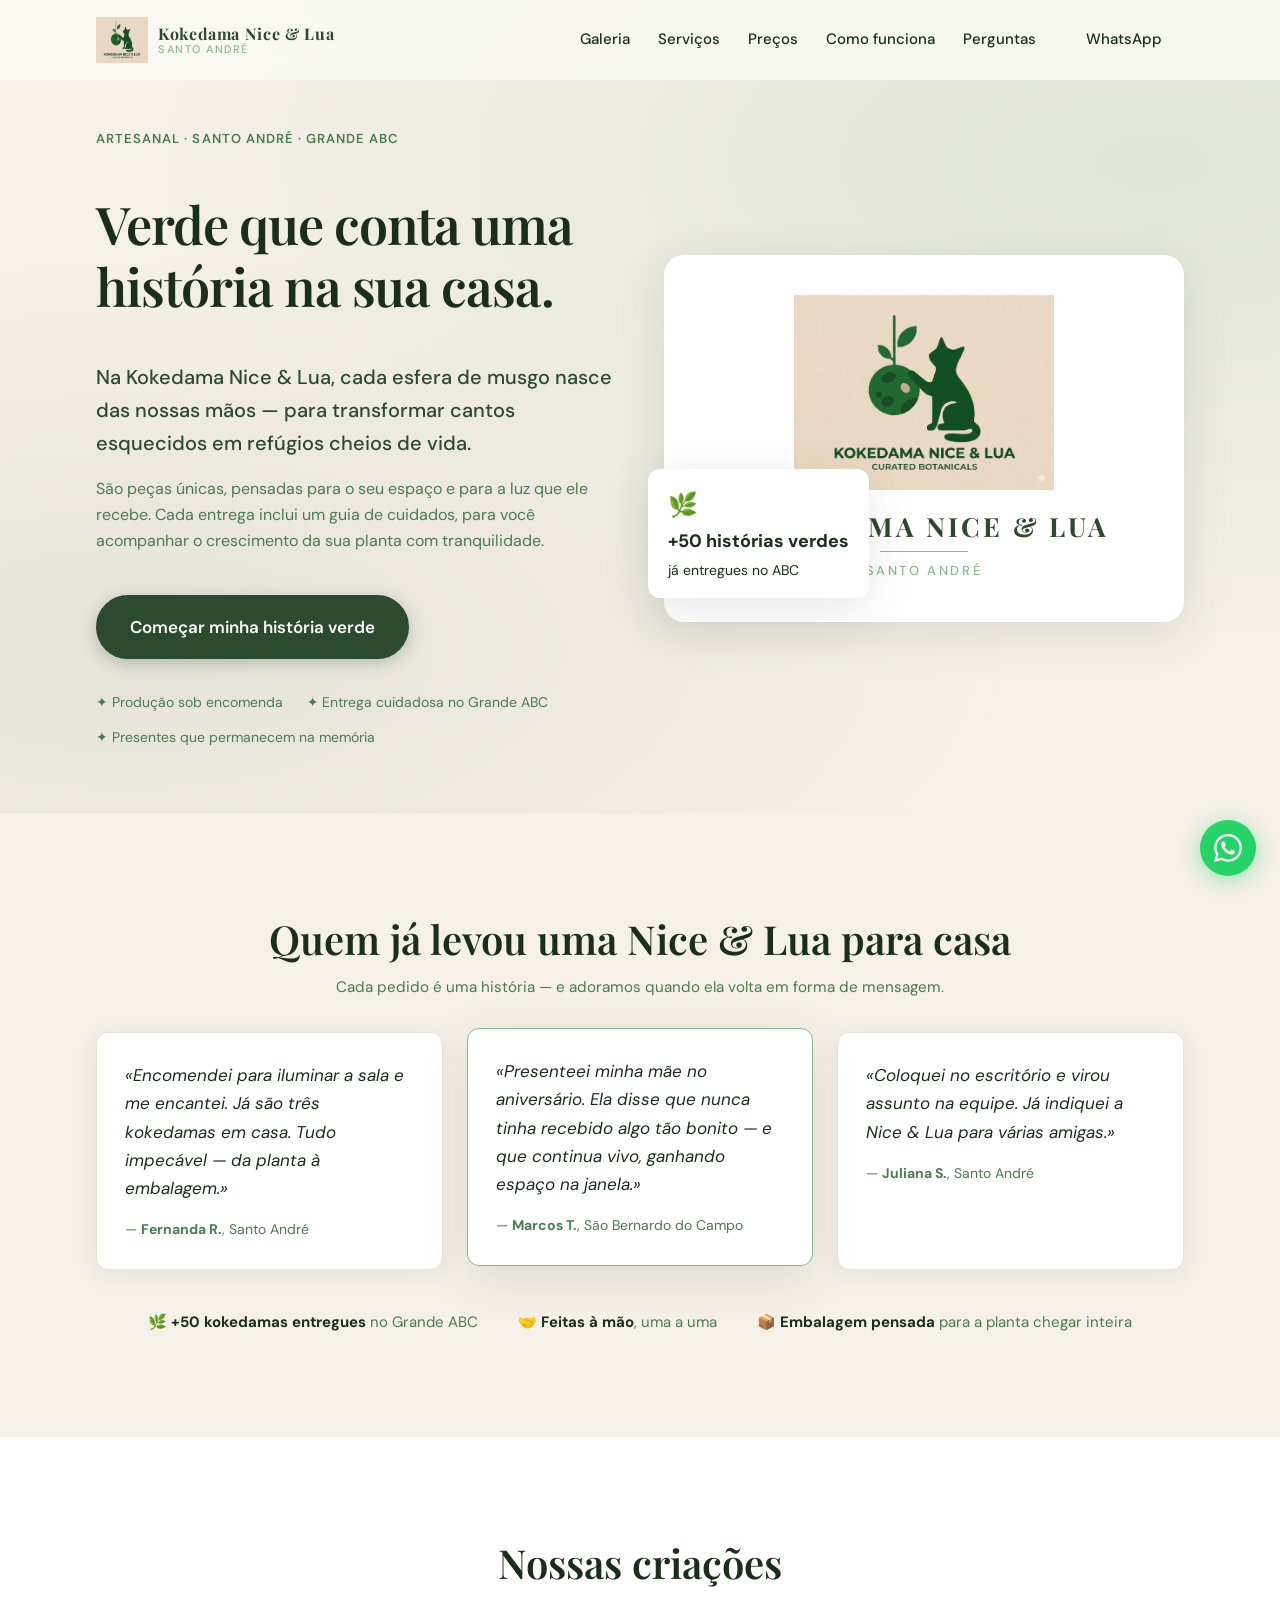
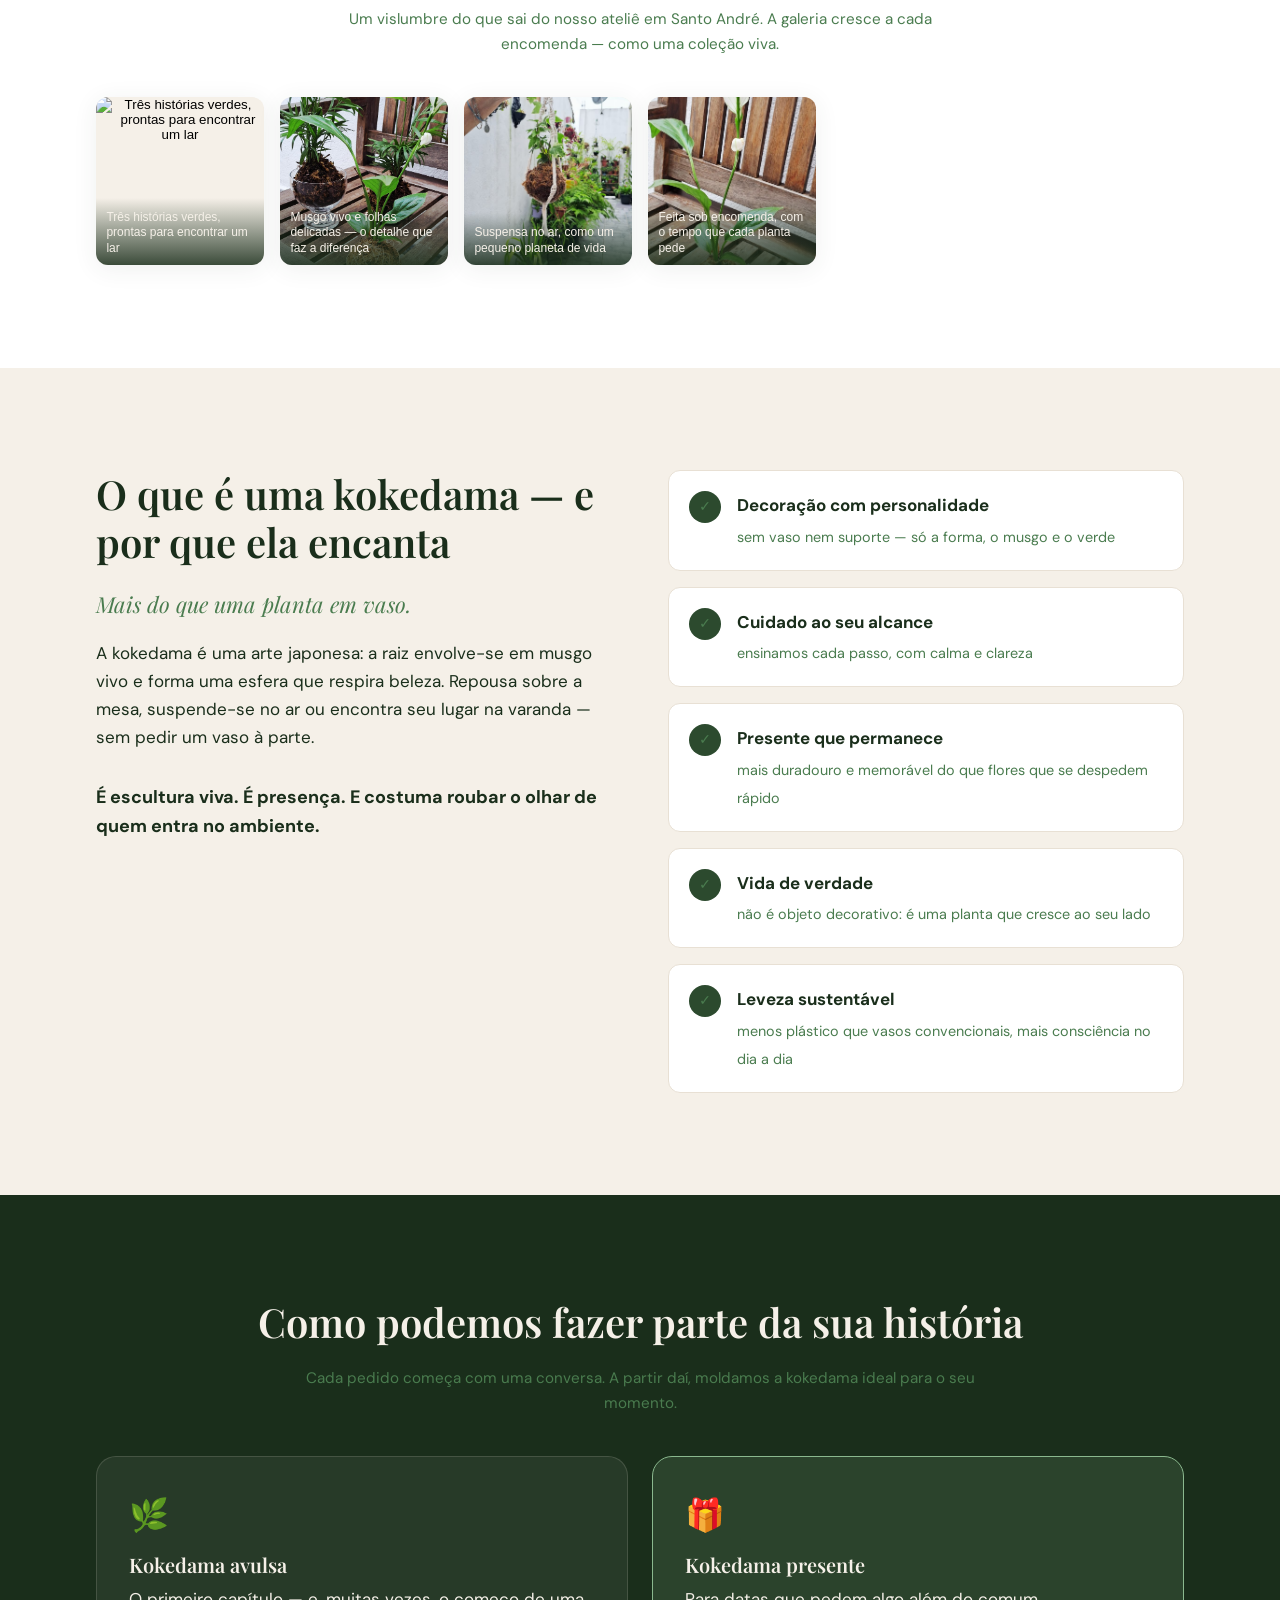
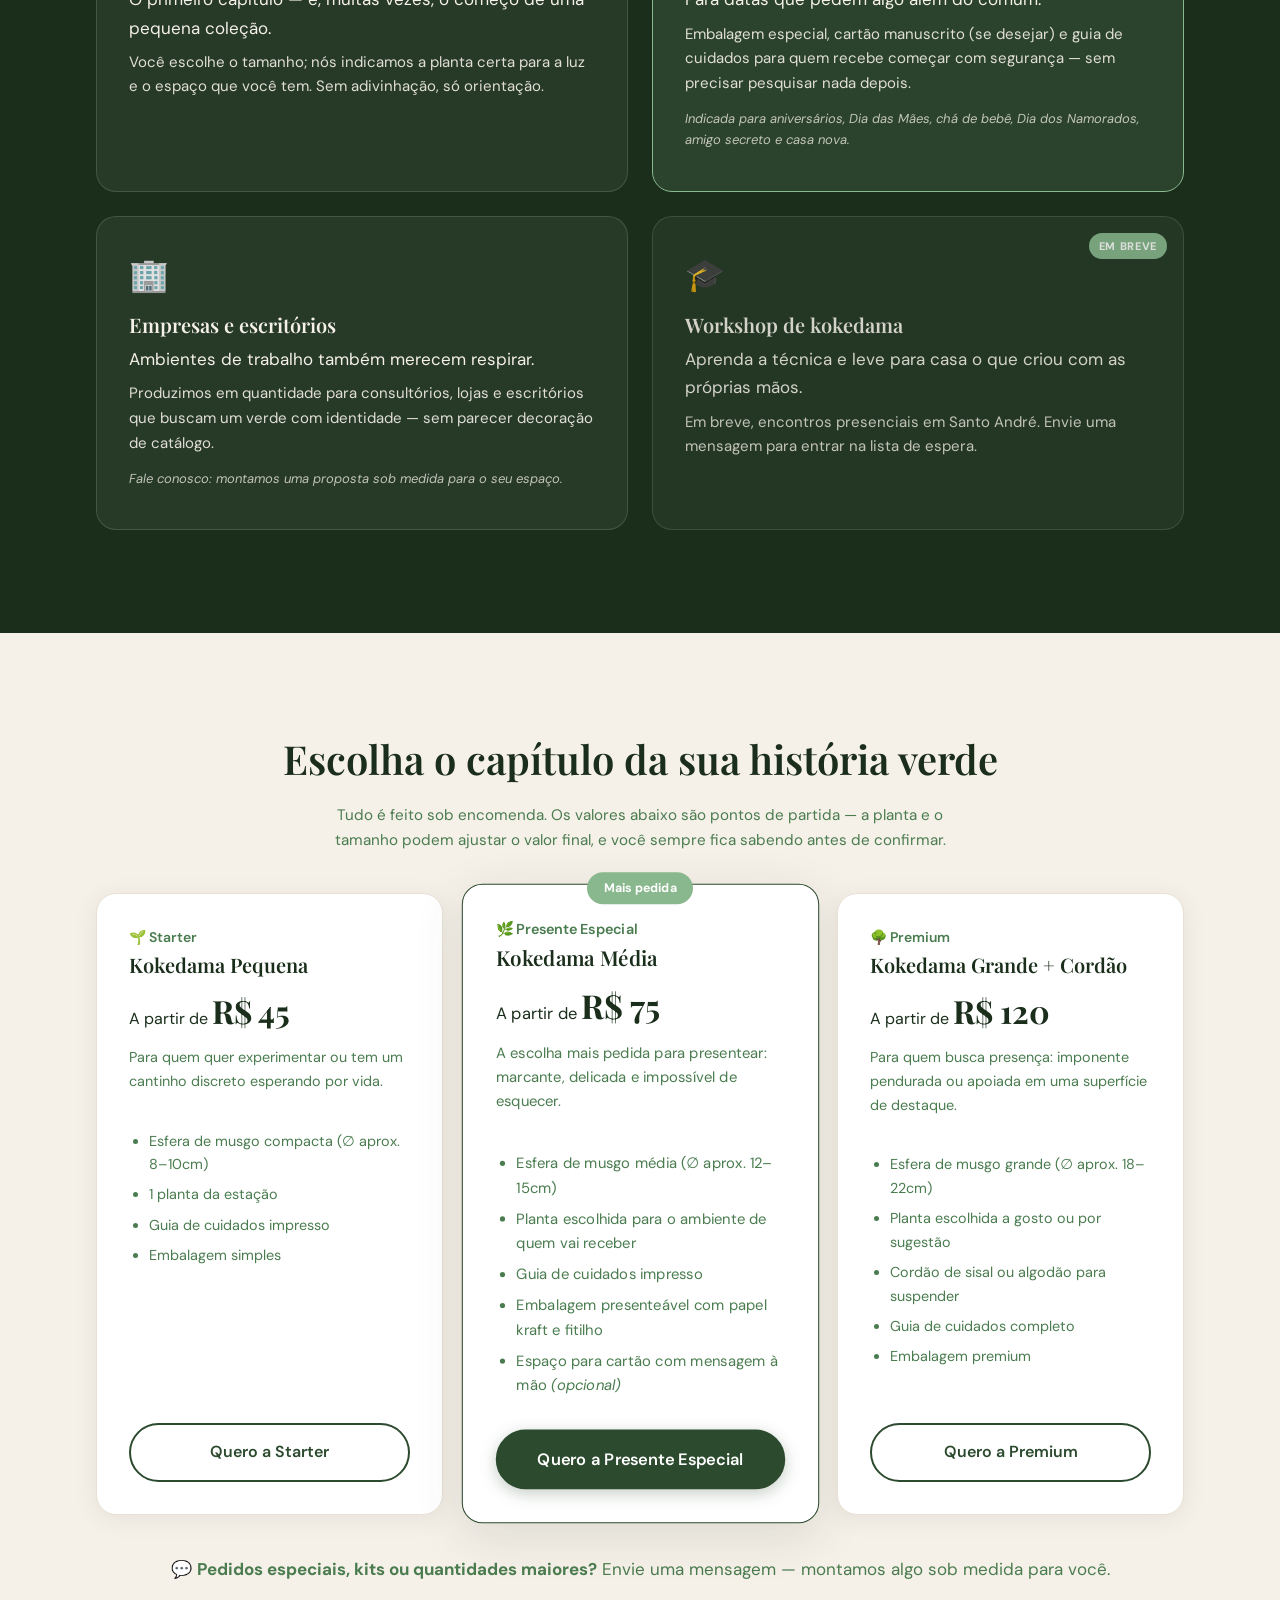
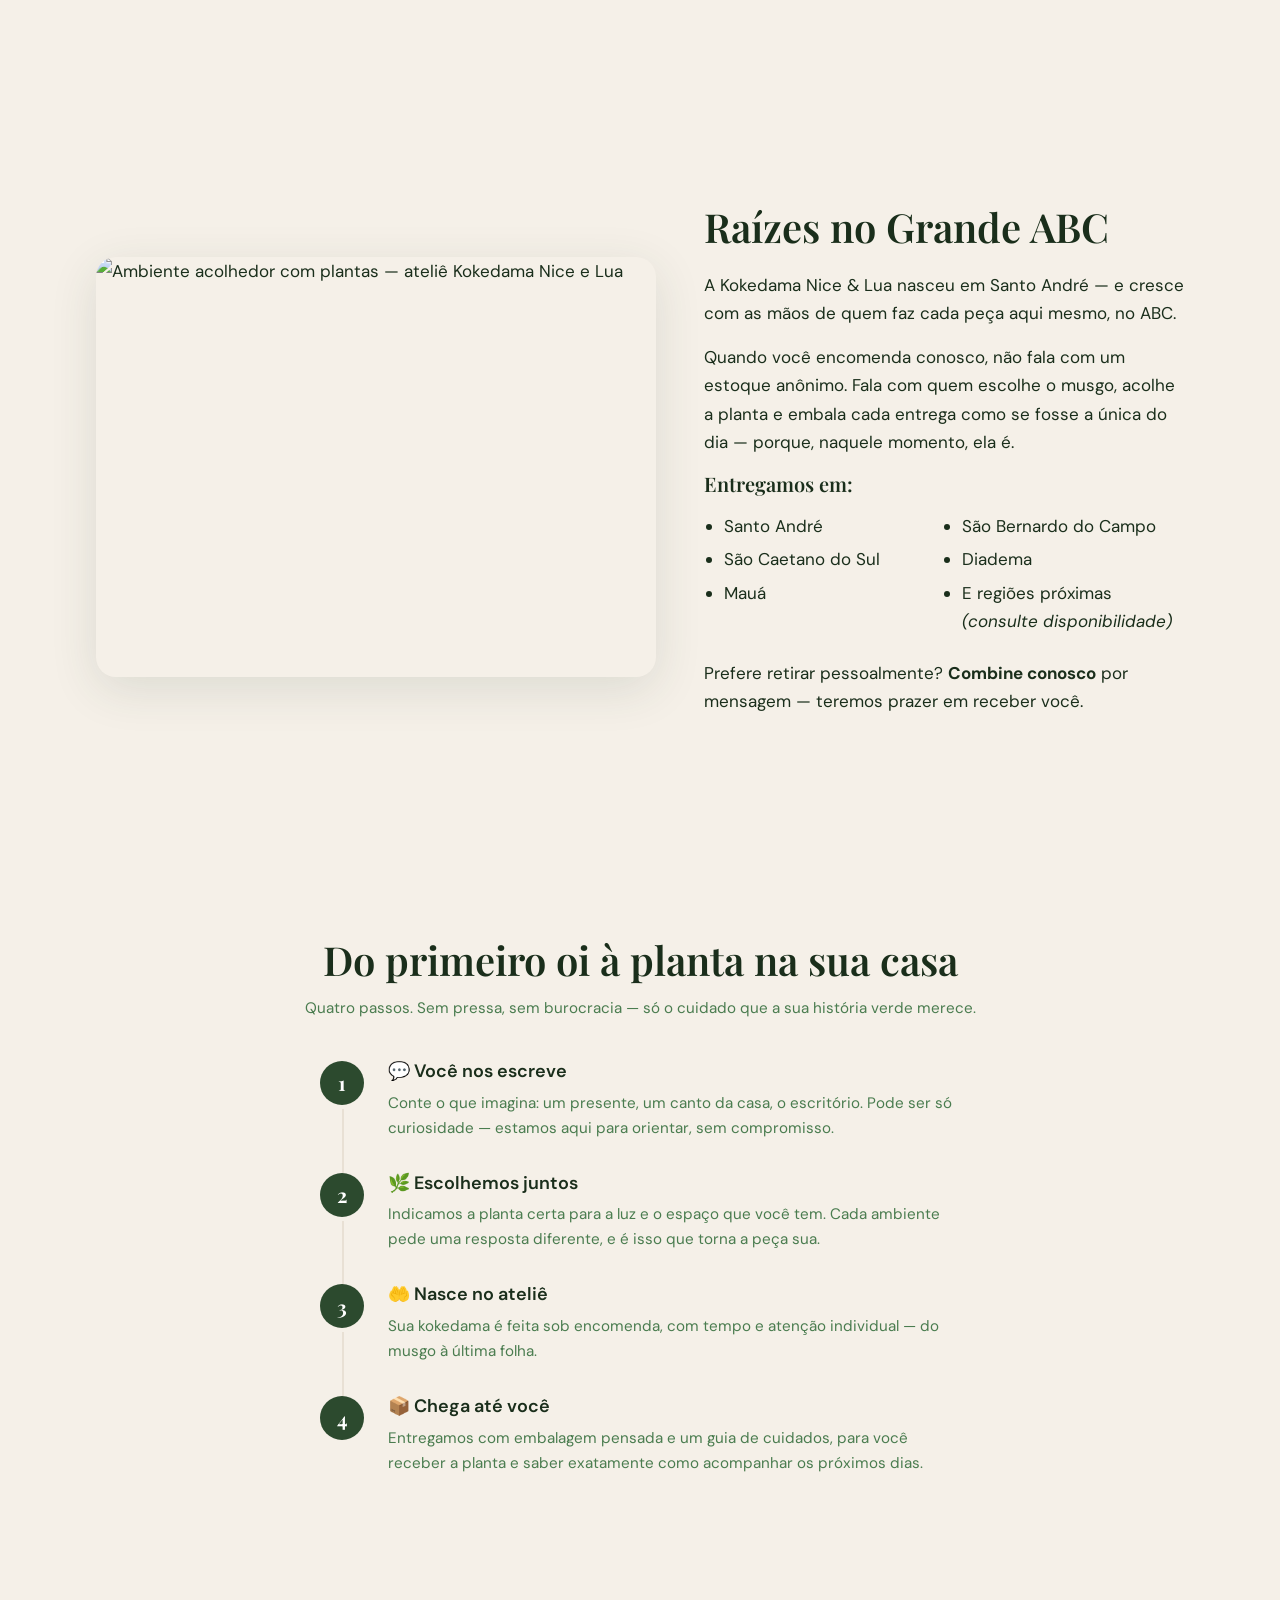
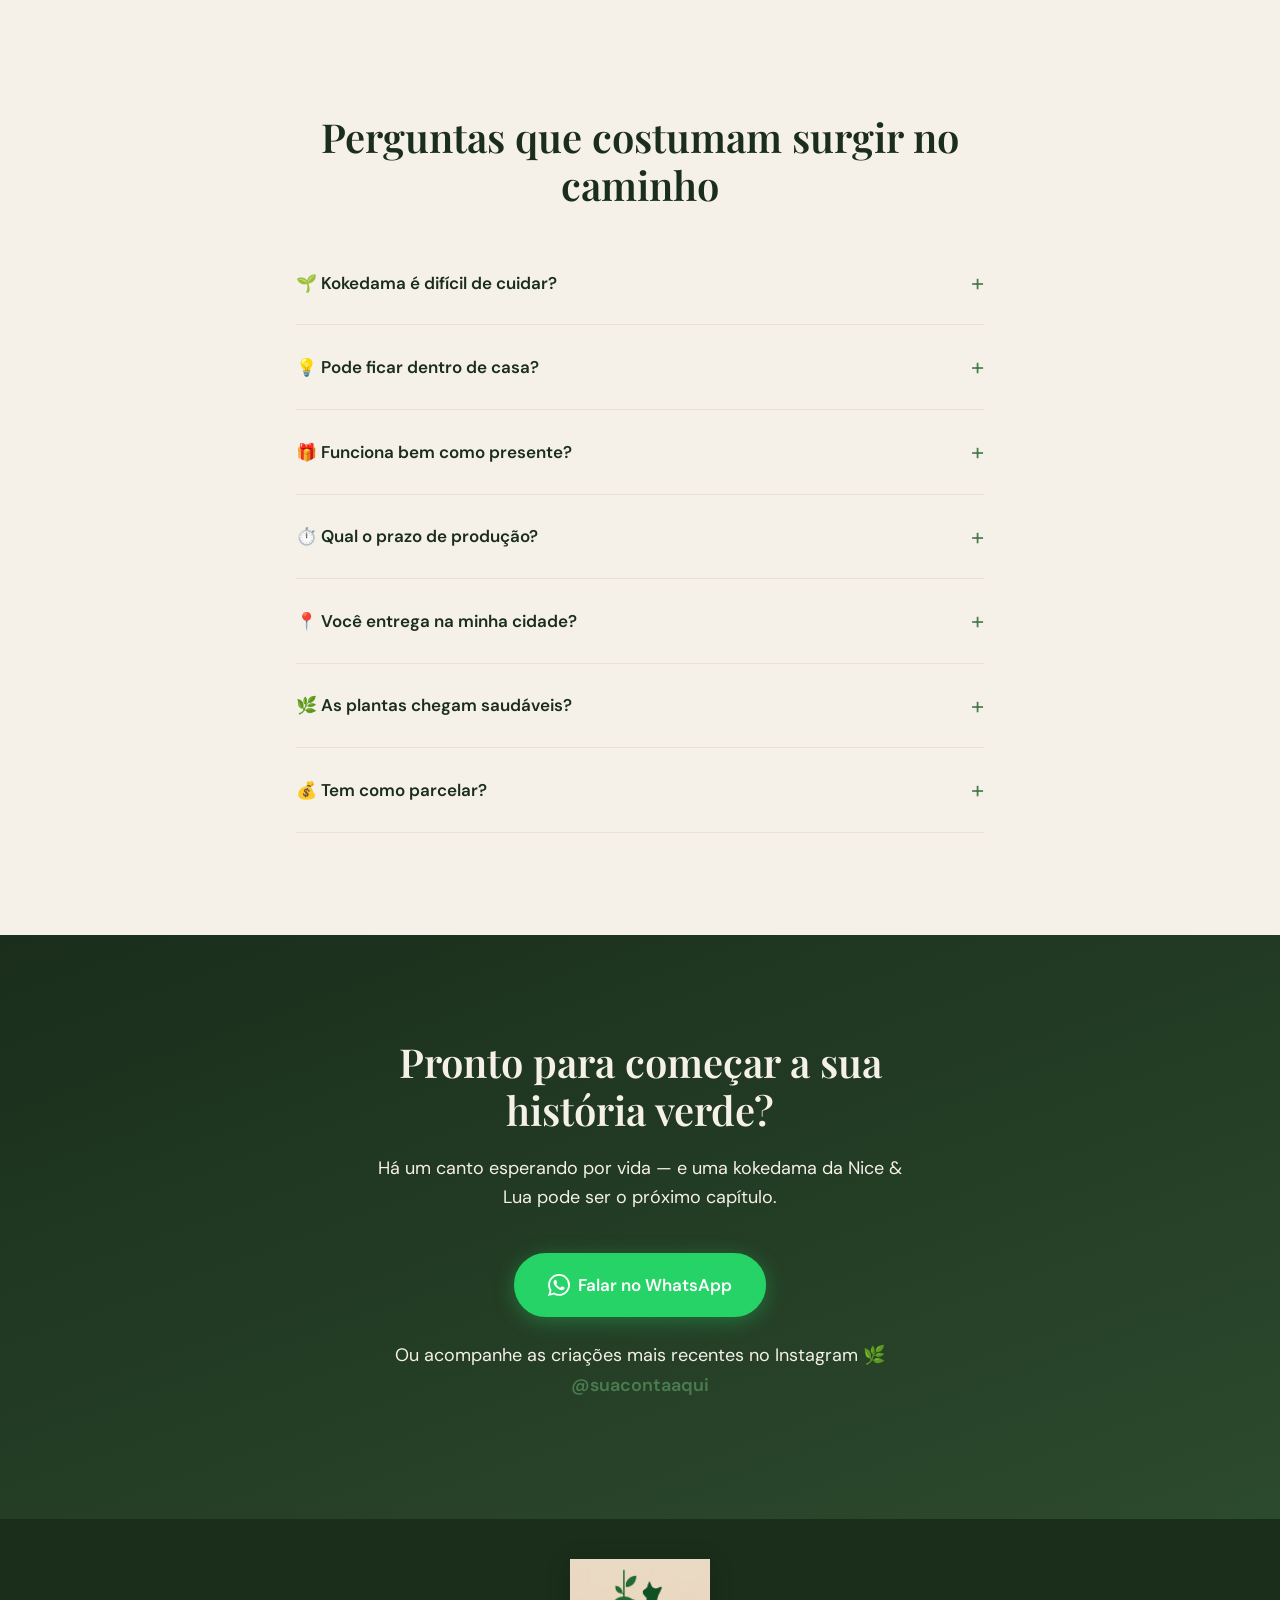
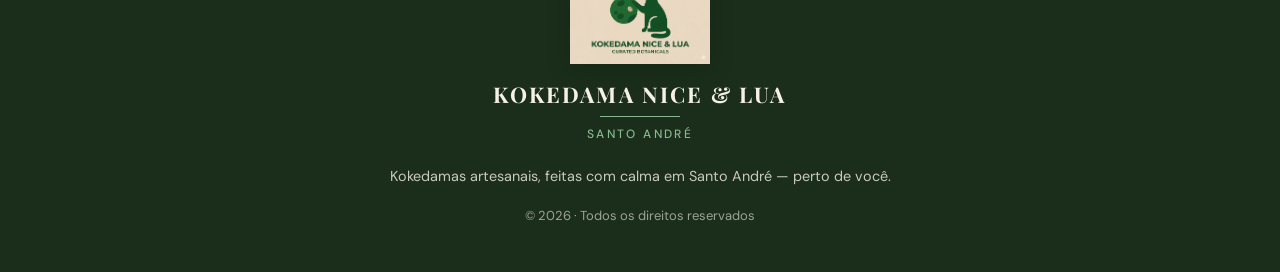
==== index.html @ e3f8925c "first commit" ====
<!DOCTYPE html>
<html lang="pt-BR">
<head>
  <meta charset="UTF-8" />
  <meta name="viewport" content="width=device-width, initial-scale=1.0" />
  <title>Kokedama Nice &amp; Lua · Santo André — Kokedamas artesanais com entrega</title>
  <meta name="description" content="Kokedamas feitas à mão em Santo André pela Nice &amp; Lua. Peças únicas para decorar, presentear ou dar vida ao seu lar — com entrega no Grande ABC e guia de cuidados." />
  <meta name="keywords" content="kokedama Santo André, kokedama SP, comprar kokedama, kokedama artesanal, planta suspensa decoração, presente planta diferente, kokedama ABC, kokedama Grande ABC" />
  <link rel="canonical" href="/kokedama-santo-andre" />
  <meta property="og:title" content="Kokedama Nice &amp; Lua · Santo André" />
  <meta property="og:description" content="Verde que conta uma história: kokedamas artesanais, feitas com calma no Grande ABC." />
  <meta property="og:type" content="website" />
  <meta property="og:locale" content="pt_BR" />
  <meta property="og:image" content="assets/logo-mark.png" />
  <link rel="preconnect" href="https://fonts.googleapis.com" />
  <link rel="preconnect" href="https://fonts.gstatic.com" crossorigin />
  <link href="https://fonts.googleapis.com/css2?family=DM+Sans:ital,opsz,wght@0,9..40,400;0,9..40,500;0,9..40,600;1,9..40,400&family=Playfair+Display:ital,wght@0,500;0,600;0,700;1,500&display=swap" rel="stylesheet" />
  <link rel="icon" href="favicon.svg" type="image/svg+xml" />
  <link rel="stylesheet" href="styles.css" />
</head>
<body>
  <svg xmlns="http://www.w3.org/2000/svg" class="svg-sprite" aria-hidden="true">
    <symbol id="logo-mark" viewBox="0 0 320 280">
      <circle cx="160" cy="125" r="112" fill="#F5F0E8"/>
      <path fill="#2C4A2E" d="M120 44L106 28 100 46 86 32 94 52C76 58 64 76 62 98C60 116 68 130 80 138C56 152 44 176 50 200C58 224 84 236 110 234C134 232 150 218 156 198C160 178 156 160 144 148C152 136 154 120 146 108C140 96 130 86 120 76C112 66 114 52 120 44Z"/>
      <path fill="#2C4A2E" d="M144 148L182 112C196 98 212 106 208 120C204 134 182 148 164 154Z"/>
      <path fill="#1A2E1B" d="M100 50L110 34 114 50Z"/>
      <path fill="#1A2E1B" d="M134 46L146 30 148 48Z"/>
      <circle cx="106" cy="96" r="11" fill="#F5F0E8"/>
      <circle cx="132" cy="96" r="11" fill="#F5F0E8"/>
      <circle cx="107" cy="98" r="5" fill="#1A2E1B"/>
      <circle cx="133" cy="98" r="5" fill="#1A2E1B"/>
      <path fill="#4A7C4F" d="M118 110L122 116 114 116Z"/>
      <path stroke="#8AB88E" stroke-width="1.5" stroke-linecap="round" fill="none" d="M80 94H64M82 102H66M84 110H68"/>
      <path stroke="#8AB88E" stroke-width="1.5" stroke-linecap="round" fill="none" d="M158 94H174M156 102H172M154 110H170"/>
      <path stroke="#8AB88E" stroke-width="2.5" stroke-dasharray="6 5" stroke-linecap="round" fill="none" d="M208 118C222 92 238 78 248 74"/>
      <circle cx="252" cy="120" r="48" fill="#2C4A2E"/>
      <circle cx="234" cy="104" r="12" fill="#4A7C4F"/>
      <circle cx="262" cy="94" r="9" fill="#8AB88E"/>
      <circle cx="272" cy="120" r="14" fill="#4A7C4F"/>
      <circle cx="244" cy="134" r="10" fill="#8AB88E"/>
      <circle cx="266" cy="140" r="8" fill="#4A7C4F"/>
      <path fill="#4A7C4F" d="M240 72C244 56 250 68 254 54C260 68 266 56 262 74C258 84 248 80 240 72Z"/>
      <path fill="#4A7C4F" d="M254 70C262 58 270 68 266 80C260 88 252 82 254 70Z"/>
    </symbol>
  </svg>

  <header class="site-header" id="top">
    <div class="container header-inner">
      <a href="#top" class="logo" aria-label="Kokedama Nice e Lua — Santo André — início">
        <img src="assets/logo-mark.png" class="logo-mark" width="52" height="46" aria-hidden="true" alt="Kokedama Nice e Lua" />
        <span class="logo-text">
          <span class="logo-name">Kokedama Nice &amp; Lua</span>
          <span class="logo-place">Santo André</span>
        </span>
      </a>
      <button class="nav-toggle" aria-label="Abrir menu" aria-expanded="false">
        <span></span><span></span><span></span>
      </button>
      <nav class="site-nav" aria-label="Principal">
        <a href="#galeria">Galeria</a>
        <a href="#servicos">Serviços</a>
        <a href="#precos">Preços</a>
        <a href="#como-funciona">Como funciona</a>
        <a href="#faq">Perguntas</a>
        <a href="#contato" class="btn btn-sm">WhatsApp</a>
      </nav>
    </div>
  </header>

  <main>
    <!-- HERO -->
    <section class="hero" aria-labelledby="hero-title">
      <div class="hero-bg" aria-hidden="true"></div>
      <div class="container hero-grid">
        <div class="hero-content">
          <p class="eyebrow">Artesanal · Santo André · Grande ABC</p>
          <h1 id="hero-title">Verde que conta uma história na sua casa.</h1>
          <p class="hero-lead">Na Kokedama Nice &amp; Lua, cada esfera de musgo nasce das nossas mãos — para transformar cantos esquecidos em refúgios cheios de vida.</p>
          <p class="hero-sub">São peças únicas, pensadas para o seu espaço e para a luz que ele recebe. Cada entrega inclui um guia de cuidados, para você acompanhar o crescimento da sua planta com tranquilidade.</p>
          <a href="#contato" class="btn btn-primary btn-lg" data-whatsapp>Começar minha história verde</a>
          <ul class="hero-badges">
            <li>✦ Produção sob encomenda</li>
            <li>✦ Entrega cuidadosa no Grande ABC</li>
            <li>✦ Presentes que permanecem na memória</li>
          </ul>
        </div>
        <div class="hero-visual">
          <div class="hero-logo-wrap">
            <img src="assets/logo-mark.png" class="hero-logo" alt="Kokedama Nice e Lua — Santo André" />

            <div class="hero-logo-wordmark">
              <span class="hero-logo-title">Kokedama Nice &amp; Lua</span>
              <span class="hero-logo-rule" aria-hidden="true"></span>
              <span class="hero-logo-place">Santo André</span>
            </div>
          </div>
          <div class="hero-float-card">
            <span class="float-icon">🌿</span>
            <strong>+50 histórias verdes</strong>
            <span>já entregues no ABC</span>
          </div>
        </div>
      </div>
    </section>

    <!-- SOCIAL PROOF -->
    <section class="section testimonials" aria-labelledby="testimonials-title">
      <div class="container">
        <h2 id="testimonials-title">Quem já levou uma Nice &amp; Lua para casa</h2>
        <p class="section-note testimonials-intro">Cada pedido é uma história — e adoramos quando ela volta em forma de mensagem.</p>
        <div class="testimonials-grid">
          <blockquote class="testimonial-card">
            <p>«Encomendei para iluminar a sala e me encantei. Já são três kokedamas em casa. Tudo impecável — da planta à embalagem.»</p>
            <footer>— <strong>Fernanda R.</strong>, Santo André</footer>
          </blockquote>
          <blockquote class="testimonial-card featured">
            <p>«Presenteei minha mãe no aniversário. Ela disse que nunca tinha recebido algo tão bonito — e que continua vivo, ganhando espaço na janela.»</p>
            <footer>— <strong>Marcos T.</strong>, São Bernardo do Campo</footer>
          </blockquote>
          <blockquote class="testimonial-card">
            <p>«Coloquei no escritório e virou assunto na equipe. Já indiquei a Nice &amp; Lua para várias amigas.»</p>
            <footer>— <strong>Juliana S.</strong>, Santo André</footer>
          </blockquote>
        </div>
        <ul class="stats-bar">
          <li><span>🌿</span> <strong>+50 kokedamas entregues</strong> no Grande ABC</li>
          <li><span>🤝</span> <strong>Feitas à mão</strong>, uma a uma</li>
          <li><span>📦</span> <strong>Embalagem pensada</strong> para a planta chegar inteira</li>
        </ul>
      </div>
    </section>

    <!-- GALLERY -->
    <section class="section gallery-section" id="galeria" aria-labelledby="gallery-title">
      <div class="container">
        <h2 id="gallery-title">Nossas criações</h2>
        <p class="section-note">Um vislumbre do que sai do nosso ateliê em Santo André. A galeria cresce a cada encomenda — como uma coleção viva.</p>
        <div id="gallery-grid" class="gallery-grid" aria-live="polite"></div>
        <p id="gallery-empty" class="gallery-empty" hidden>Em breve, novas fotos por aqui. Enquanto isso, fale conosco no WhatsApp e veja o que está em produção.</p>
      </div>
    </section>

    <!-- VALUE PROPOSITION -->
    <section class="section value-prop" aria-labelledby="value-title">
      <div class="container value-grid">
        <div class="value-text">
          <h2 id="value-title">O que é uma kokedama — e por que ela encanta</h2>
          <p class="value-intro">Mais do que uma planta em vaso.</p>
          <p>A kokedama é uma arte japonesa: a raiz envolve-se em musgo vivo e forma uma esfera que respira beleza. Repousa sobre a mesa, suspende-se no ar ou encontra seu lugar na varanda — sem pedir um vaso à parte.</p>
          <p class="value-highlight"><strong>É escultura viva. É presença. E costuma roubar o olhar de quem entra no ambiente.</strong></p>
        </div>
        <div class="value-benefits">
          <h3 class="sr-only">Vantagens de ter uma kokedama</h3>
          <ul class="benefits-list">
            <li>
              <span class="benefit-icon" aria-hidden="true">✓</span>
              <div>
                <strong>Decoração com personalidade</strong>
                <span>sem vaso nem suporte — só a forma, o musgo e o verde</span>
              </div>
            </li>
            <li>
              <span class="benefit-icon" aria-hidden="true">✓</span>
              <div>
                <strong>Cuidado ao seu alcance</strong>
                <span>ensinamos cada passo, com calma e clareza</span>
              </div>
            </li>
            <li>
              <span class="benefit-icon" aria-hidden="true">✓</span>
              <div>
                <strong>Presente que permanece</strong>
                <span>mais duradouro e memorável do que flores que se despedem rápido</span>
              </div>
            </li>
            <li>
              <span class="benefit-icon" aria-hidden="true">✓</span>
              <div>
                <strong>Vida de verdade</strong>
                <span>não é objeto decorativo: é uma planta que cresce ao seu lado</span>
              </div>
            </li>
            <li>
              <span class="benefit-icon" aria-hidden="true">✓</span>
              <div>
                <strong>Leveza sustentável</strong>
                <span>menos plástico que vasos convencionais, mais consciência no dia a dia</span>
              </div>
            </li>
          </ul>
        </div>
      </div>
    </section>

    <!-- SERVICES -->
    <section class="section services" id="servicos" aria-labelledby="services-title">
      <div class="container">
        <h2 id="services-title">Como podemos fazer parte da sua história</h2>
        <p class="section-note">Cada pedido começa com uma conversa. A partir daí, moldamos a kokedama ideal para o seu momento.</p>
        <div class="services-grid">
          <article class="service-card">
            <span class="service-icon" aria-hidden="true">🌿</span>
            <h3>Kokedama avulsa</h3>
            <p>O primeiro capítulo — e, muitas vezes, o começo de uma pequena coleção.</p>
            <p class="service-detail">Você escolhe o tamanho; nós indicamos a planta certa para a luz e o espaço que você tem. Sem adivinhação, só orientação.</p>
          </article>
          <article class="service-card highlight">
            <span class="service-icon" aria-hidden="true">🎁</span>
            <h3>Kokedama presente</h3>
            <p>Para datas que pedem algo além do comum.</p>
            <p class="service-detail">Embalagem especial, cartão manuscrito (se desejar) e guia de cuidados para quem recebe começar com segurança — sem precisar pesquisar nada depois.</p>
            <p class="service-tags"><em>Indicada para aniversários, Dia das Mães, chá de bebê, Dia dos Namorados, amigo secreto e casa nova.</em></p>
          </article>
          <article class="service-card">
            <span class="service-icon" aria-hidden="true">🏢</span>
            <h3>Empresas e escritórios</h3>
            <p>Ambientes de trabalho também merecem respirar.</p>
            <p class="service-detail">Produzimos em quantidade para consultórios, lojas e escritórios que buscam um verde com identidade — sem parecer decoração de catálogo.</p>
            <p class="service-tags"><em>Fale conosco: montamos uma proposta sob medida para o seu espaço.</em></p>
          </article>
          <article class="service-card soon">
            <span class="service-badge">Em breve</span>
            <span class="service-icon" aria-hidden="true">🎓</span>
            <h3>Workshop de kokedama</h3>
            <p>Aprenda a técnica e leve para casa o que criou com as próprias mãos.</p>
            <p class="service-detail">Em breve, encontros presenciais em Santo André. Envie uma mensagem para entrar na lista de espera.</p>
          </article>
        </div>
      </div>
    </section>

    <!-- PRICING -->
    <section class="section pricing" id="precos" aria-labelledby="pricing-title">
      <div class="container">
        <h2 id="pricing-title">Escolha o capítulo da sua história verde</h2>
        <p class="section-note">Tudo é feito sob encomenda. Os valores abaixo são pontos de partida — a planta e o tamanho podem ajustar o valor final, e você sempre fica sabendo antes de confirmar.</p>
        <div class="pricing-grid">
          <article class="price-card">
            <span class="price-tier">🌱 Starter</span>
            <h3>Kokedama Pequena</h3>
            <p class="price-value">A partir de <strong>R$ 45</strong></p>
            <p class="price-desc">Para quem quer experimentar ou tem um cantinho discreto esperando por vida.</p>
            <ul>
              <li>Esfera de musgo compacta (∅ aprox. 8–10cm)</li>
              <li>1 planta da estação</li>
              <li>Guia de cuidados impresso</li>
              <li>Embalagem simples</li>
            </ul>
            <a href="#contato" class="btn btn-outline" data-whatsapp data-package="Starter">Quero a Starter</a>
          </article>
          <article class="price-card featured">
            <span class="price-badge">Mais pedida</span>
            <span class="price-tier">🌿 Presente Especial</span>
            <h3>Kokedama Média</h3>
            <p class="price-value">A partir de <strong>R$ 75</strong></p>
            <p class="price-desc">A escolha mais pedida para presentear: marcante, delicada e impossível de esquecer.</p>
            <ul>
              <li>Esfera de musgo média (∅ aprox. 12–15cm)</li>
              <li>Planta escolhida para o ambiente de quem vai receber</li>
              <li>Guia de cuidados impresso</li>
              <li>Embalagem presenteável com papel kraft e fitilho</li>
              <li>Espaço para cartão com mensagem à mão <em>(opcional)</em></li>
            </ul>
            <a href="#contato" class="btn btn-primary" data-whatsapp data-package="Presente Especial">Quero a Presente Especial</a>
          </article>
          <article class="price-card">
            <span class="price-tier">🌳 Premium</span>
            <h3>Kokedama Grande + Cordão</h3>
            <p class="price-value">A partir de <strong>R$ 120</strong></p>
            <p class="price-desc">Para quem busca presença: imponente pendurada ou apoiada em uma superfície de destaque.</p>
            <ul>
              <li>Esfera de musgo grande (∅ aprox. 18–22cm)</li>
              <li>Planta escolhida a gosto ou por sugestão</li>
              <li>Cordão de sisal ou algodão para suspender</li>
              <li>Guia de cuidados completo</li>
              <li>Embalagem premium</li>
            </ul>
            <a href="#contato" class="btn btn-outline" data-whatsapp data-package="Premium">Quero a Premium</a>
          </article>
        </div>
        <p class="pricing-note">💬 <strong>Pedidos especiais, kits ou quantidades maiores?</strong> Envie uma mensagem — montamos algo sob medida para você.</p>
      </div>
    </section>

    <!-- LOCAL -->
    <section class="section local" aria-labelledby="local-title">
      <div class="container local-grid">
        <div class="local-visual">
          <img
            src="https://images.unsplash.com/photo-1466692476866-aef1dfb1e735?w=700&q=80"
            alt="Ambiente acolhedor com plantas — ateliê Kokedama Nice e Lua"
            width="560"
            height="420"
            loading="lazy"
          />
        </div>
        <div class="local-content">
          <h2 id="local-title">Raízes no Grande ABC</h2>
          <p>A Kokedama Nice &amp; Lua nasceu em Santo André — e cresce com as mãos de quem faz cada peça aqui mesmo, no ABC.</p>
          <p>Quando você encomenda conosco, não fala com um estoque anônimo. Fala com quem escolhe o musgo, acolhe a planta e embala cada entrega como se fosse a única do dia — porque, naquele momento, ela é.</p>
          <h3>Entregamos em:</h3>
          <ul class="cities-list">
            <li>Santo André</li>
            <li>São Bernardo do Campo</li>
            <li>São Caetano do Sul</li>
            <li>Diadema</li>
            <li>Mauá</li>
            <li>E regiões próximas <em>(consulte disponibilidade)</em></li>
          </ul>
          <p>Prefere retirar pessoalmente? <strong>Combine conosco</strong> por mensagem — teremos prazer em receber você.</p>
        </div>
      </div>
    </section>

    <!-- HOW IT WORKS -->
    <section class="section process" id="como-funciona" aria-labelledby="process-title">
      <div class="container">
        <h2 id="process-title">Do primeiro oi à planta na sua casa</h2>
        <p class="section-note process-intro">Quatro passos. Sem pressa, sem burocracia — só o cuidado que a sua história verde merece.</p>
        <ol class="process-steps">
          <li>
            <span class="step-num">1</span>
            <div>
              <h3>💬 Você nos escreve</h3>
              <p>Conte o que imagina: um presente, um canto da casa, o escritório. Pode ser só curiosidade — estamos aqui para orientar, sem compromisso.</p>
            </div>
          </li>
          <li>
            <span class="step-num">2</span>
            <div>
              <h3>🌿 Escolhemos juntos</h3>
              <p>Indicamos a planta certa para a luz e o espaço que você tem. Cada ambiente pede uma resposta diferente, e é isso que torna a peça sua.</p>
            </div>
          </li>
          <li>
            <span class="step-num">3</span>
            <div>
              <h3>🤲 Nasce no ateliê</h3>
              <p>Sua kokedama é feita sob encomenda, com tempo e atenção individual — do musgo à última folha.</p>
            </div>
          </li>
          <li>
            <span class="step-num">4</span>
            <div>
              <h3>📦 Chega até você</h3>
              <p>Entregamos com embalagem pensada e um guia de cuidados, para você receber a planta e saber exatamente como acompanhar os próximos dias.</p>
            </div>
          </li>
        </ol>
      </div>
    </section>

    <!-- FAQ -->
    <section class="section faq" id="faq" aria-labelledby="faq-title">
      <div class="container faq-container">
        <h2 id="faq-title">Perguntas que costumam surgir no caminho</h2>
        <div class="faq-list" role="list">
          <details class="faq-item">
            <summary>🌱 Kokedama é difícil de cuidar?</summary>
            <p>Não. O essencial é a rega — e ensinamos cada detalhe no guia que acompanha a peça. Em geral, mergulha-se a esfera em água por alguns minutos e deixa-se escorrer bem. É um ritual simples e até relaxante.</p>
          </details>
          <details class="faq-item">
            <summary>💡 Pode ficar dentro de casa?</summary>
            <p>Sim. A maioria das espécies que trabalhamos se adapta bem a ambientes internos. Na conversa inicial, indicamos a planta certa para a quantidade de luz do seu espaço.</p>
          </details>
          <details class="faq-item">
            <summary>🎁 Funciona bem como presente?</summary>
            <p>Muito. É presente que permanece na memória — bonito, vivo e com personalidade. Quem recebe costuma lembrar de quem deu por muito tempo.</p>
          </details>
          <details class="faq-item">
            <summary>⏱️ Qual o prazo de produção?</summary>
            <p>Em geral, de 2 a 5 dias úteis após a confirmação. Em períodos de maior demanda, o prazo pode se estender um pouco — e você é avisado antes de fechar o pedido.</p>
          </details>
          <details class="faq-item">
            <summary>📍 Você entrega na minha cidade?</summary>
            <p>Entregamos em Santo André, São Bernardo do Campo, São Caetano do Sul, Diadema, Mauá e regiões próximas. Envie uma mensagem com o seu bairro e confirmamos na hora.</p>
          </details>
          <details class="faq-item">
            <summary>🌿 As plantas chegam saudáveis?</summary>
            <p>Sim. A embalagem é pensada para isso. Se algo chegar diferente do combinado, fale conosco — resolvemos juntos, com transparência.</p>
          </details>
          <details class="faq-item">
            <summary>💰 Tem como parcelar?</summary>
            <p>Envie uma mensagem e conversamos sobre as opções disponíveis para o seu pedido.</p>
          </details>
        </div>
      </div>
    </section>

    <!-- FINAL CTA -->
    <section class="section cta-final" id="contato" aria-labelledby="cta-title">
      <div class="container cta-inner">
        <h2 id="cta-title">Pronto para começar a sua história verde?</h2>
        <p>Há um canto esperando por vida — e uma kokedama da Nice &amp; Lua pode ser o próximo capítulo.</p>
        <a href="#" class="btn btn-primary btn-lg btn-whatsapp" data-whatsapp id="whatsapp-main">
          <svg width="22" height="22" viewBox="0 0 24 24" fill="currentColor" aria-hidden="true"><path d="M17.472 14.382c-.297-.149-1.758-.867-2.03-.967-.273-.099-.471-.148-.67.15-.197.297-.767.966-.94 1.164-.173.199-.347.223-.644.075-.297-.15-1.255-.463-2.39-1.475-.883-.788-1.48-1.761-1.653-2.059-.173-.297-.018-.458.13-.606.134-.133.298-.347.446-.52.149-.174.198-.298.298-.497.099-.198.05-.371-.025-.52-.075-.149-.669-1.612-.916-2.207-.242-.579-.487-.5-.669-.51-.173-.008-.371-.01-.57-.01-.198 0-.52.074-.792.372-.272.297-1.04 1.016-1.04 2.479 0 1.462 1.065 2.875 1.213 3.074.149.198 2.096 3.2 5.077 4.487.709.306 1.262.489 1.694.625.712.227 1.36.195 1.871.118.571-.085 1.758-.719 2.006-1.413.248-.694.248-1.289.173-1.413-.074-.124-.272-.198-.57-.347m-5.421 7.403h-.004a9.87 9.87 0 01-5.031-1.378l-.361-.214-3.741.982.998-3.648-.235-.374a9.86 9.86 0 01-1.51-5.26c.001-5.45 4.436-9.884 9.888-9.884 2.64 0 5.122 1.03 6.988 2.898a9.825 9.825 0 012.893 6.994c-.003 5.45-4.435 9.884-9.885 9.884m8.413-18.297A11.815 11.815 0 0012.05 0C5.495 0 .16 5.335.157 11.892c0 2.096.547 4.142 1.588 5.945L.057 24l6.305-1.654a11.882 11.882 0 005.683 1.448h.005c6.554 0 11.89-5.335 11.893-11.893a11.821 11.821 0 00-3.48-8.413z"/></svg>
          Falar no WhatsApp
        </a>
        <p class="cta-instagram">
          Ou acompanhe as criações mais recentes no Instagram 🌿
          <a href="https://instagram.com/suacontaaqui" target="_blank" rel="noopener noreferrer">@suacontaaqui</a>
        </p>
      </div>
    </section>
  </main>

  <footer class="site-footer">
    <div class="container footer-inner">
      <div class="footer-brand" aria-label="Kokedama Nice e Lua — Santo André">
        <img src="assets/logo-mark.png" class="footer-brand-mark" width="140" height="122" aria-hidden="true" alt="" />

        <div class="footer-wordmark">
          <span class="footer-wordmark-title">Kokedama Nice &amp; Lua</span>
          <span class="footer-wordmark-rule" aria-hidden="true"></span>
          <span class="footer-wordmark-place">Santo André</span>
        </div>
      </div>
      <p class="footer-tagline">Kokedamas artesanais, feitas com calma em Santo André — perto de você.</p>
      <p class="footer-copy">© 2026 · Todos os direitos reservados</p>
    </div>
  </footer>

  <a href="#" class="whatsapp-float" data-whatsapp aria-label="Falar no WhatsApp">
    <svg width="28" height="28" viewBox="0 0 24 24" fill="currentColor" aria-hidden="true"><path d="M17.472 14.382c-.297-.149-1.758-.867-2.03-.967-.273-.099-.471-.148-.67.15-.197.297-.767.966-.94 1.164-.173.199-.347.223-.644.075-.297-.15-1.255-.463-2.39-1.475-.883-.788-1.48-1.761-1.653-2.059-.173-.297-.018-.458.13-.606.134-.133.298-.347.446-.52.149-.174.198-.298.298-.497.099-.198.05-.371-.025-.52-.075-.149-.669-1.612-.916-2.207-.242-.579-.487-.5-.669-.51-.173-.008-.371-.01-.57-.01-.198 0-.52.074-.792.372-.272.297-1.04 1.016-1.04 2.479 0 1.462 1.065 2.875 1.213 3.074.149.198 2.096 3.2 5.077 4.487.709.306 1.262.489 1.694.625.712.227 1.36.195 1.871.118.571-.085 1.758-.719 2.006-1.413.248-.694.248-1.289.173-1.413-.074-.124-.272-.198-.57-.347m-5.421 7.403h-.004a9.87 9.87 0 01-5.031-1.378l-.361-.214-3.741.982.998-3.648-.235-.374a9.86 9.86 0 01-1.51-5.26c.001-5.45 4.436-9.884 9.888-9.884 2.64 0 5.122 1.03 6.988 2.898a9.825 9.825 0 012.893 6.994c-.003 5.45-4.435 9.884-9.885 9.884m8.413-18.297A11.815 11.815 0 0012.05 0C5.495 0 .16 5.335.157 11.892c0 2.096.547 4.142 1.588 5.945L.057 24l6.305-1.654a11.882 11.882 0 005.683 1.448h.005c6.554 0 11.89-5.335 11.893-11.893a11.821 11.821 0 00-3.48-8.413z"/></svg>
  </a>

  <div id="lightbox" class="lightbox" hidden role="dialog" aria-modal="true" aria-label="Visualizar foto">
    <div class="lightbox-backdrop"></div>
    <div class="lightbox-panel">
      <button type="button" class="lightbox-close" aria-label="Fechar">×</button>
      <button type="button" class="lightbox-prev" aria-label="Foto anterior">‹</button>
      <button type="button" class="lightbox-next" aria-label="Próxima foto">›</button>
      <img class="lightbox-img" src="" alt="" />
      <p class="lightbox-caption"></p>
      <span class="lightbox-counter"></span>
    </div>
  </div>

  <script src="config.js"></script>
  <script src="script.js"></script>
  <script src="gallery.js"></script>
</body>
</html>
---- styles.css ----
/* Kokedama Nice & Lua — Santo André */

:root {
  --green-darkest: #1a2e1b;
  --moss: #2c4a2e;
  --moss-dark: #1a2e1b;
  --moss-mid: #4a7c4f;
  --moss-light: #8ab88e;
  --sand: #f5f0e8;
  --sand-dark: #e8e0d4;
  --accent: #8ab88e;
  --accent-dark: #4a7c4f;
  --cream: #f5f0e8;
  --text: #1a2e1b;
  --text-muted: #4a7c4f;
  --white: #ffffff;
  --shadow: 0 4px 24px rgba(45, 68, 48, 0.08);
  --shadow-lg: 0 12px 48px rgba(45, 68, 48, 0.12);
  --radius: 12px;
  --radius-lg: 20px;
  --font-serif: "Playfair Display", Georgia, serif;
  --font-sans: "DM Sans", system-ui, sans-serif;
  --header-h: 80px;
}

*,
*::before,
*::after {
  box-sizing: border-box;
}

html {
  scroll-behavior: smooth;
  scroll-padding-top: var(--header-h);
}

.svg-sprite {
  position: absolute;
  width: 0;
  height: 0;
  overflow: hidden;
}

body {
  margin: 0;
  font-family: var(--font-sans);
  font-size: 1.0625rem;
  line-height: 1.65;
  color: var(--text);
  background: var(--cream);
  -webkit-font-smoothing: antialiased;
}

img {
  max-width: 100%;
  height: auto;
  display: block;
}

a {
  color: var(--moss);
  text-decoration-thickness: 1px;
  text-underline-offset: 3px;
}

a:hover {
  color: var(--accent-dark);
}

h1,
h2,
h3 {
  font-family: var(--font-serif);
  font-weight: 600;
  line-height: 1.2;
  color: var(--moss-dark);
}

h1 {
  font-size: clamp(2.25rem, 5vw, 3.25rem);
  letter-spacing: -0.02em;
}

h2 {
  font-size: clamp(1.75rem, 3.5vw, 2.5rem);
  margin: 0 0 1.25rem;
  text-align: center;
}

h3 {
  font-size: 1.25rem;
  margin: 0 0 0.5rem;
}

p {
  margin: 0 0 1rem;
}

.sr-only {
  position: absolute;
  width: 1px;
  height: 1px;
  padding: 0;
  margin: -1px;
  overflow: hidden;
  clip: rect(0, 0, 0, 0);
  border: 0;
}

.container {
  width: min(1120px, calc(100% - 2rem));
  margin-inline: auto;
  padding-inline: 1rem;
}

.section {
  padding: clamp(4rem, 8vw, 6.5rem) 0;
}

.section-note {
  text-align: center;
  color: var(--text-muted);
  max-width: 42rem;
  margin: 0 auto 2.5rem;
  font-size: 0.95rem;
}

/* Header */
.site-header {
  position: fixed;
  top: 0;
  left: 0;
  right: 0;
  z-index: 100;
  height: var(--header-h);
  background: rgba(250, 250, 245, 0.85);
  backdrop-filter: blur(12px);
  border-bottom: 1px solid transparent;
  transition: background 0.25s, border-color 0.25s, box-shadow 0.25s;
}

.site-header.is-scrolled {
  background: rgba(250, 250, 245, 0.95);
  border-color: var(--sand-dark);
  box-shadow: var(--shadow);
}

.header-inner {
  display: flex;
  align-items: center;
  justify-content: space-between;
  height: 100%;
}

.logo {
  display: flex;
  align-items: center;
  gap: 0.625rem;
  text-decoration: none;
  color: inherit;
}

.logo-mark {
  flex-shrink: 0;
  width: 52px;
  height: 46px;
  display: block;
  pointer-events: none;
}

.logo-text {
  display: flex;
  flex-direction: column;
  line-height: 1.15;
}

.logo-name {
  font-family: var(--font-serif);
  font-size: 1rem;
  font-weight: 700;
  letter-spacing: 0.04em;
  color: var(--moss);
  line-height: 1.2;
}

.logo-tagline {
  font-size: 0.625rem;
  font-weight: 500;
  color: var(--text-muted);
  letter-spacing: 0.02em;
}

.logo-place {
  font-size: 0.6875rem;
  font-weight: 500;
  letter-spacing: 0.14em;
  text-transform: uppercase;
  color: var(--moss-light);
}

.site-nav {
  display: flex;
  align-items: center;
  gap: 1.75rem;
}

.site-nav a {
  font-size: 0.9375rem;
  font-weight: 500;
  color: var(--text);
  text-decoration: none;
  transition: color 0.2s;
}

.site-nav a:hover {
  color: var(--moss);
}

.nav-toggle {
  display: none;
  flex-direction: column;
  gap: 5px;
  padding: 8px;
  background: none;
  border: none;
  cursor: pointer;
}

.nav-toggle span {
  display: block;
  width: 24px;
  height: 2px;
  background: var(--moss-dark);
  border-radius: 2px;
  transition: transform 0.25s, opacity 0.25s;
}

/* Buttons */
.btn {
  display: inline-flex;
  align-items: center;
  justify-content: center;
  gap: 0.5rem;
  padding: 0.875rem 1.75rem;
  font-family: var(--font-sans);
  font-size: 1rem;
  font-weight: 600;
  text-decoration: none;
  border-radius: 999px;
  border: 2px solid transparent;
  cursor: pointer;
  transition: transform 0.2s, background 0.2s, color 0.2s, border-color 0.2s, box-shadow 0.2s;
}

.btn:hover {
  transform: translateY(-2px);
}

.btn-sm {
  padding: 0.5rem 1.25rem;
  font-size: 0.875rem;
}

.btn-lg {
  padding: 1rem 2rem;
  font-size: 1.0625rem;
}

.btn-primary {
  background: var(--moss);
  color: var(--white);
  border-color: var(--moss);
  box-shadow: 0 4px 16px rgba(61, 90, 62, 0.3);
}

.btn-primary:hover {
  background: var(--moss-dark);
  border-color: var(--moss-dark);
  color: var(--white);
}

.btn-outline {
  background: transparent;
  color: var(--moss);
  border-color: var(--moss);
}

.btn-outline:hover {
  background: var(--moss);
  color: var(--white);
}

.btn-whatsapp {
  background: #25d366;
  border-color: #25d366;
  box-shadow: 0 4px 20px rgba(37, 211, 102, 0.35);
}

.btn-whatsapp:hover {
  background: #1fb855;
  border-color: #1fb855;
  color: var(--white);
}

/* Hero */
.hero {
  position: relative;
  padding-top: calc(var(--header-h) + 3rem);
  padding-bottom: 4rem;
  overflow: hidden;
}

.hero-bg {
  position: absolute;
  inset: 0;
  background:
    radial-gradient(ellipse 80% 60% at 90% 20%, rgba(138, 184, 142, 0.2), transparent),
    radial-gradient(ellipse 70% 50% at 10% 80%, rgba(44, 74, 46, 0.08), transparent),
    var(--cream);
  z-index: 0;
}

.hero-grid {
  position: relative;
  z-index: 1;
  display: grid;
  grid-template-columns: 1fr 1fr;
  gap: 3rem;
  align-items: center;
}

.eyebrow {
  font-size: 0.8125rem;
  font-weight: 600;
  letter-spacing: 0.08em;
  text-transform: uppercase;
  color: var(--accent-dark);
  margin-bottom: 1rem;
}

.hero-lead {
  font-size: 1.25rem;
  color: var(--moss);
  font-weight: 500;
}

.hero-sub {
  color: var(--text-muted);
  font-size: 1rem;
}

.hero-content .btn {
  margin: 1.5rem 0 2rem;
}

.hero-badges {
  list-style: none;
  padding: 0;
  margin: 0;
  display: flex;
  flex-wrap: wrap;
  gap: 0.75rem 1.5rem;
  font-size: 0.875rem;
  color: var(--text-muted);
}

.hero-visual {
  position: relative;
}

.hero-logo-wrap {
  display: flex;
  flex-direction: column;
  align-items: center;
  gap: 1.25rem;
  padding: 2.5rem 2rem;
  background: var(--white);
  border-radius: var(--radius-lg);
  box-shadow: var(--shadow-lg);
}

.hero-logo {
  width: min(100%, 260px);
  height: auto;
  display: block;
}

.hero-logo-wordmark {
  display: flex;
  flex-direction: column;
  align-items: center;
  gap: 0.5rem;
  text-align: center;
}

.hero-logo-title {
  font-family: var(--font-serif);
  font-size: clamp(1.25rem, 3.5vw, 1.65rem);
  font-weight: 700;
  letter-spacing: 0.12em;
  color: var(--moss);
  text-transform: uppercase;
  text-align: center;
  line-height: 1.25;
}

.hero-logo-rule {
  display: block;
  width: 5.5rem;
  height: 1.5px;
  background: var(--moss-light);
}

.hero-logo-place {
  font-size: 0.8125rem;
  font-weight: 500;
  letter-spacing: 0.2em;
  text-transform: uppercase;
  color: var(--moss-light);
}

.hero-image-wrap {
  border-radius: var(--radius-lg);
  overflow: hidden;
  box-shadow: var(--shadow-lg);
  aspect-ratio: 4 / 5;
}

.hero-image-wrap img {
  width: 100%;
  height: 100%;
  object-fit: cover;
}

.hero-float-card {
  position: absolute;
  bottom: 1.5rem;
  left: -1rem;
  background: var(--white);
  padding: 1rem 1.25rem;
  border-radius: var(--radius);
  box-shadow: var(--shadow-lg);
  display: flex;
  flex-direction: column;
  gap: 0.15rem;
  font-size: 0.875rem;
}

.hero-float-card strong {
  font-size: 1.125rem;
  color: var(--moss-dark);
}

.float-icon {
  font-size: 1.5rem;
}

/* Testimonials */
.testimonials {
  background: var(--sand);
}

.testimonials-intro {
  margin: -0.5rem auto 2rem;
}

.process-intro {
  margin: -0.5rem auto 2.5rem;
  text-align: center;
}

.testimonials-grid {
  display: grid;
  grid-template-columns: repeat(3, 1fr);
  gap: 1.5rem;
  margin-bottom: 2.5rem;
}

.testimonial-card {
  margin: 0;
  padding: 1.75rem;
  background: var(--white);
  border-radius: var(--radius);
  box-shadow: var(--shadow);
  border: 1px solid var(--sand-dark);
}

.testimonial-card.featured {
  border-color: var(--accent);
  box-shadow: var(--shadow-lg);
  transform: translateY(-4px);
}

.testimonial-card p {
  font-style: italic;
  color: var(--text);
  margin-bottom: 1rem;
}

.testimonial-card footer {
  font-size: 0.875rem;
  color: var(--text-muted);
}

.stats-bar {
  list-style: none;
  padding: 0;
  margin: 0;
  display: flex;
  flex-wrap: wrap;
  justify-content: center;
  gap: 1.5rem 2.5rem;
  font-size: 0.9375rem;
  color: var(--text-muted);
}

.stats-bar strong {
  color: var(--moss-dark);
}

/* Value proposition */
.value-grid {
  display: grid;
  grid-template-columns: 1fr 1fr;
  gap: 3.5rem;
  align-items: start;
}

.value-prop h2 {
  text-align: left;
}

.value-intro {
  font-family: var(--font-serif);
  font-size: 1.375rem;
  color: var(--accent-dark);
  font-style: italic;
}

.value-highlight {
  font-size: 1.125rem;
  padding: 1rem 0 0;
}

.benefits-list {
  list-style: none;
  padding: 0;
  margin: 0;
  display: flex;
  flex-direction: column;
  gap: 1rem;
}

.benefits-list li {
  display: flex;
  gap: 1rem;
  padding: 1.25rem;
  background: var(--white);
  border-radius: var(--radius);
  border: 1px solid var(--sand-dark);
}

.benefit-icon {
  flex-shrink: 0;
  width: 2rem;
  height: 2rem;
  display: flex;
  align-items: center;
  justify-content: center;
  background: var(--moss);
  color: var(--white);
  border-radius: 50%;
  font-size: 0.875rem;
  font-weight: 700;
}

.benefits-list strong {
  display: block;
  color: var(--moss-dark);
  margin-bottom: 0.15rem;
}

.benefits-list span {
  font-size: 0.9rem;
  color: var(--text-muted);
}

/* Services */
.services {
  background: var(--moss-dark);
  color: var(--sand);
}

.services h2 {
  color: var(--cream);
}

.services-grid {
  display: grid;
  grid-template-columns: repeat(2, 1fr);
  gap: 1.5rem;
}

.service-card {
  position: relative;
  padding: 2rem;
  background: rgba(255, 255, 255, 0.06);
  border: 1px solid rgba(242, 235, 217, 0.15);
  border-radius: var(--radius-lg);
  transition: background 0.25s, transform 0.25s;
}

.service-card:hover {
  background: rgba(255, 255, 255, 0.1);
  transform: translateY(-2px);
}

.service-card.highlight {
  background: rgba(138, 184, 142, 0.15);
  border-color: var(--accent);
}

.service-card.soon {
  opacity: 0.85;
}

.service-icon {
  font-size: 2rem;
  display: block;
  margin-bottom: 0.75rem;
}

.service-card h3 {
  color: var(--cream);
}

.service-card p {
  color: var(--sand);
  margin-bottom: 0.5rem;
}

.service-detail {
  font-size: 0.9375rem;
  opacity: 0.9;
}

.service-tags {
  font-size: 0.8125rem;
  margin-top: 0.75rem;
  opacity: 0.75;
}

.service-badge {
  position: absolute;
  top: 1rem;
  right: 1rem;
  font-size: 0.6875rem;
  font-weight: 700;
  letter-spacing: 0.06em;
  text-transform: uppercase;
  background: var(--accent);
  color: var(--white);
  padding: 0.25rem 0.625rem;
  border-radius: 999px;
}

/* Pricing */
.pricing-grid {
  display: grid;
  grid-template-columns: repeat(3, 1fr);
  gap: 1.5rem;
  align-items: stretch;
}

.price-card {
  position: relative;
  display: flex;
  flex-direction: column;
  padding: 2rem;
  background: var(--white);
  border: 1px solid var(--sand-dark);
  border-radius: var(--radius-lg);
  box-shadow: var(--shadow);
}

.price-card.featured {
  border-color: var(--moss);
  box-shadow: var(--shadow-lg);
  transform: scale(1.03);
}

.price-badge {
  position: absolute;
  top: -0.75rem;
  left: 50%;
  transform: translateX(-50%);
  background: var(--accent);
  color: var(--white);
  font-size: 0.75rem;
  font-weight: 700;
  padding: 0.35rem 1rem;
  border-radius: 999px;
  white-space: nowrap;
}

.price-tier {
  font-size: 0.875rem;
  font-weight: 600;
  color: var(--accent-dark);
  display: block;
  margin-bottom: 0.25rem;
}

.price-value {
  font-size: 1rem;
  margin-bottom: 0.5rem;
}

.price-value strong {
  font-family: var(--font-serif);
  font-size: 2rem;
  color: var(--moss-dark);
}

.price-desc {
  font-size: 0.9rem;
  color: var(--text-muted);
}

.price-card ul {
  flex: 1;
  margin: 1.25rem 0 1.5rem;
  padding-left: 1.25rem;
  font-size: 0.9rem;
  color: var(--text-muted);
}

.price-card ul li {
  margin-bottom: 0.4rem;
}

.price-card .btn {
  width: 100%;
  margin-top: auto;
}

.pricing-note {
  text-align: center;
  margin-top: 2.5rem;
  color: var(--text-muted);
}

/* Local */
.local-grid {
  display: grid;
  grid-template-columns: 1fr 1.1fr;
  gap: 3rem;
  align-items: center;
}

.local-visual img {
  border-radius: var(--radius-lg);
  box-shadow: var(--shadow-lg);
}

.local h2 {
  text-align: left;
}

.cities-list {
  display: grid;
  grid-template-columns: repeat(2, 1fr);
  gap: 0.35rem 1rem;
  margin: 1rem 0 1.5rem;
  padding-left: 1.25rem;
}

/* Process */
.process {
  background: var(--sand);
}

.process-steps {
  list-style: none;
  padding: 0;
  margin: 2rem auto 0;
  max-width: 640px;
  counter-reset: step;
}

.process-steps li {
  display: flex;
  gap: 1.5rem;
  padding-bottom: 2rem;
  position: relative;
}

.process-steps li:not(:last-child)::after {
  content: "";
  position: absolute;
  left: 1.375rem;
  top: 3rem;
  bottom: 0;
  width: 2px;
  background: var(--sand-dark);
}

.step-num {
  flex-shrink: 0;
  width: 2.75rem;
  height: 2.75rem;
  display: flex;
  align-items: center;
  justify-content: center;
  background: var(--moss);
  color: var(--white);
  font-family: var(--font-serif);
  font-size: 1.25rem;
  font-weight: 700;
  border-radius: 50%;
}

.process-steps h3 {
  font-family: var(--font-sans);
  font-size: 1.125rem;
  font-weight: 600;
}

.process-steps p {
  color: var(--text-muted);
  font-size: 0.95rem;
  margin: 0;
}

/* FAQ */
.faq-container {
  max-width: 720px;
}

.faq-list {
  margin-top: 2rem;
}

.faq-item {
  border-bottom: 1px solid var(--sand-dark);
  padding: 0.25rem 0;
}

.faq-item summary {
  padding: 1.125rem 0;
  font-weight: 600;
  cursor: pointer;
  list-style: none;
  display: flex;
  align-items: center;
  justify-content: space-between;
  gap: 1rem;
  color: var(--moss-dark);
}

.faq-item summary::-webkit-details-marker {
  display: none;
}

.faq-item summary::after {
  content: "+";
  font-size: 1.5rem;
  font-weight: 400;
  color: var(--accent-dark);
  transition: transform 0.2s;
}

.faq-item[open] summary::after {
  transform: rotate(45deg);
}

.faq-item p {
  padding: 0 0 1.25rem;
  color: var(--text-muted);
  font-size: 0.95rem;
}

/* Final CTA */
.cta-final {
  background: linear-gradient(160deg, var(--moss-dark) 0%, var(--moss) 100%);
  color: var(--sand);
}

.cta-inner {
  text-align: center;
  max-width: 560px;
}

.cta-final h2 {
  color: var(--cream);
}

.cta-final p {
  color: var(--sand);
  font-size: 1.125rem;
}

.cta-final .btn {
  margin: 1.5rem 0;
}

.cta-instagram {
  font-size: 0.9375rem;
}

.cta-instagram a {
  color: var(--accent-dark);
  font-weight: 600;
  text-decoration: none;
}

.cta-instagram a:hover {
  color: var(--cream);
  text-decoration: underline;
}

/* Footer */
.site-footer {
  padding: 2.5rem 0;
  background: var(--moss-dark);
  color: var(--sand);
  text-align: center;
  font-size: 0.9rem;
}

.footer-brand {
  display: flex;
  flex-direction: column;
  align-items: center;
  gap: 1rem;
  margin-bottom: 1.25rem;
}

.footer-brand-mark {
  display: block;
  filter: drop-shadow(0 4px 12px rgba(0, 0, 0, 0.15));
}

.footer-wordmark {
  display: flex;
  flex-direction: column;
  align-items: center;
  gap: 0.5rem;
}

.footer-wordmark-title {
  font-family: var(--font-serif);
  font-size: clamp(1rem, 2.5vw, 1.35rem);
  font-weight: 700;
  letter-spacing: 0.1em;
  color: var(--cream);
  text-transform: uppercase;
  text-align: center;
  line-height: 1.3;
}

.footer-wordmark-rule {
  display: block;
  width: 5rem;
  height: 1.5px;
  background: var(--moss-light);
}

.footer-wordmark-place {
  font-size: 0.75rem;
  font-weight: 500;
  letter-spacing: 0.2em;
  text-transform: uppercase;
  color: var(--moss-light);
}

.footer-inner p {
  margin-bottom: 0.35rem;
}

.footer-tagline {
  opacity: 0.8;
}

.footer-copy {
  margin-top: 1rem;
  font-size: 0.8125rem;
  opacity: 0.6;
}

/* Floating WhatsApp */
.whatsapp-float {
  position: fixed;
  bottom: 1.5rem;
  right: 1.5rem;
  z-index: 90;
  width: 3.5rem;
  height: 3.5rem;
  display: flex;
  align-items: center;
  justify-content: center;
  background: #25d366;
  color: var(--white);
  border-radius: 50%;
  box-shadow: 0 4px 20px rgba(37, 211, 102, 0.45);
  transition: transform 0.2s, box-shadow 0.2s;
}

.whatsapp-float:hover {
  transform: scale(1.08);
  box-shadow: 0 6px 28px rgba(37, 211, 102, 0.55);
  color: var(--white);
}

/* Responsive */
@media (max-width: 960px) {
  .hero-grid,
  .value-grid,
  .local-grid,
  .gallery-grid {
    grid-template-columns: 1fr;
  }

  .hero-visual {
    order: -1;
    max-width: 420px;
    margin: 0 auto;
  }

  .hero-float-card {
    left: auto;
    right: 0;
  }

  .testimonials-grid,
  .pricing-grid {
    grid-template-columns: 1fr;
  }

  .price-card.featured {
    transform: none;
  }

  .testimonial-card.featured {
    transform: none;
  }

  .services-grid {
    grid-template-columns: 1fr;
  }

  .value-prop h2,
  .local h2 {
    text-align: center;
  }
}

@media (max-width: 768px) {
  .nav-toggle {
    display: flex;
  }

  .site-nav {
    position: fixed;
    top: var(--header-h);
    left: 0;
    right: 0;
    flex-direction: column;
    align-items: stretch;
    gap: 0;
    padding: 1rem;
    background: var(--cream);
    border-bottom: 1px solid var(--sand-dark);
    box-shadow: var(--shadow);
    transform: translateY(-120%);
    opacity: 0;
    pointer-events: none;
    transition: transform 0.3s, opacity 0.3s;
  }

  .site-nav.is-open {
    transform: translateY(0);
    opacity: 1;
    pointer-events: auto;
  }

  .site-nav a {
    padding: 0.875rem 1rem;
    border-radius: var(--radius);
  }

  .site-nav a:hover {
    background: var(--sand);
  }

  .cities-list {
    grid-template-columns: 1fr;
  }
}

/* Gallery */
.gallery-section {
  background: var(--white);
}

.gallery-grid {
  display: grid;
  grid-template-columns: repeat(auto-fill, minmax(160px, 1fr));
  gap: 1rem;
  margin-top: 0.5rem;
}

.gallery-item {
  position: relative;
  padding: 0;
  border: none;
  border-radius: var(--radius);
  overflow: hidden;
  cursor: pointer;
  background: var(--sand);
  aspect-ratio: 1;
  box-shadow: var(--shadow);
  transition: transform 0.25s, box-shadow 0.25s;
}

.gallery-item:hover {
  transform: translateY(-3px);
  box-shadow: var(--shadow-lg);
}

.gallery-item:focus-visible {
  outline: 3px solid var(--moss-mid);
  outline-offset: 2px;
}

.gallery-item img {
  width: 100%;
  height: 100%;
  object-fit: cover;
  display: block;
}

.gallery-caption {
  position: absolute;
  left: 0;
  right: 0;
  bottom: 0;
  padding: 0.75rem 0.65rem 0.55rem;
  font-size: 0.75rem;
  font-weight: 500;
  color: var(--cream);
  background: linear-gradient(transparent, rgba(26, 46, 27, 0.85));
  text-align: left;
  line-height: 1.3;
}

.gallery-empty {
  text-align: center;
  color: var(--text-muted);
  margin-top: 1.5rem;
}

/* Lightbox */
.lightbox {
  position: fixed;
  inset: 0;
  z-index: 200;
  display: flex;
  align-items: center;
  justify-content: center;
  padding: 1rem;
}

.lightbox[hidden] {
  display: none;
}

.lightbox-backdrop {
  position: absolute;
  inset: 0;
  background: rgba(26, 46, 27, 0.88);
}

.lightbox-panel {
  position: relative;
  z-index: 1;
  max-width: min(920px, 100%);
  max-height: 90vh;
  display: flex;
  flex-direction: column;
  align-items: center;
}

.lightbox-img {
  max-width: 100%;
  max-height: 75vh;
  object-fit: contain;
  border-radius: var(--radius);
  box-shadow: var(--shadow-lg);
}

.lightbox-caption {
  margin: 1rem 0 0;
  color: var(--cream);
  font-size: 1rem;
  text-align: center;
  max-width: 36rem;
}

.lightbox-caption[hidden] {
  display: none;
}

.lightbox-counter {
  margin-top: 0.5rem;
  color: var(--moss-light);
  font-size: 0.875rem;
}

.lightbox-close,
.lightbox-prev,
.lightbox-next {
  position: absolute;
  border: none;
  background: rgba(245, 240, 232, 0.15);
  color: var(--cream);
  font-size: 1.75rem;
  width: 2.75rem;
  height: 2.75rem;
  border-radius: 50%;
  cursor: pointer;
  display: flex;
  align-items: center;
  justify-content: center;
  transition: background 0.2s;
}

.lightbox-close:hover,
.lightbox-prev:hover,
.lightbox-next:hover {
  background: rgba(245, 240, 232, 0.3);
}

.lightbox-close {
  top: -3rem;
  right: 0;
  font-size: 2rem;
}

.lightbox-prev {
  left: -3.5rem;
  top: 50%;
  transform: translateY(-50%);
}

.lightbox-next {
  right: -3.5rem;
  top: 50%;
  transform: translateY(-50%);
}

body.lightbox-open {
  overflow: hidden;
}

@media (max-width: 768px) {
  .lightbox-prev {
    left: 0.25rem;
  }

  .lightbox-next {
    right: 0.25rem;
  }

  .lightbox-close {
    top: 0.25rem;
    right: 0.25rem;
  }

  .gallery-grid {
    grid-template-columns: repeat(2, 1fr);
    gap: 0.75rem;
  }
}
@media (max-width: 480px) {
  .container {
    width: 100%;
    padding-inline: 1rem;
  }

  .hero {
    padding-top: calc(var(--header-h) + 1.5rem);
    padding-bottom: 2.5rem;
  }

  .hero-badges {
    flex-direction: column;
    gap: 0.5rem;
  }

  .services-grid,
  .pricing-grid,
  .testimonials-grid {
    grid-template-columns: 1fr;
  }

  .stats-bar {
    flex-direction: column;
    align-items: center;
    gap: 0.75rem;
  }

  .btn-lg {
    width: 100%;
    text-align: center;
  }
}
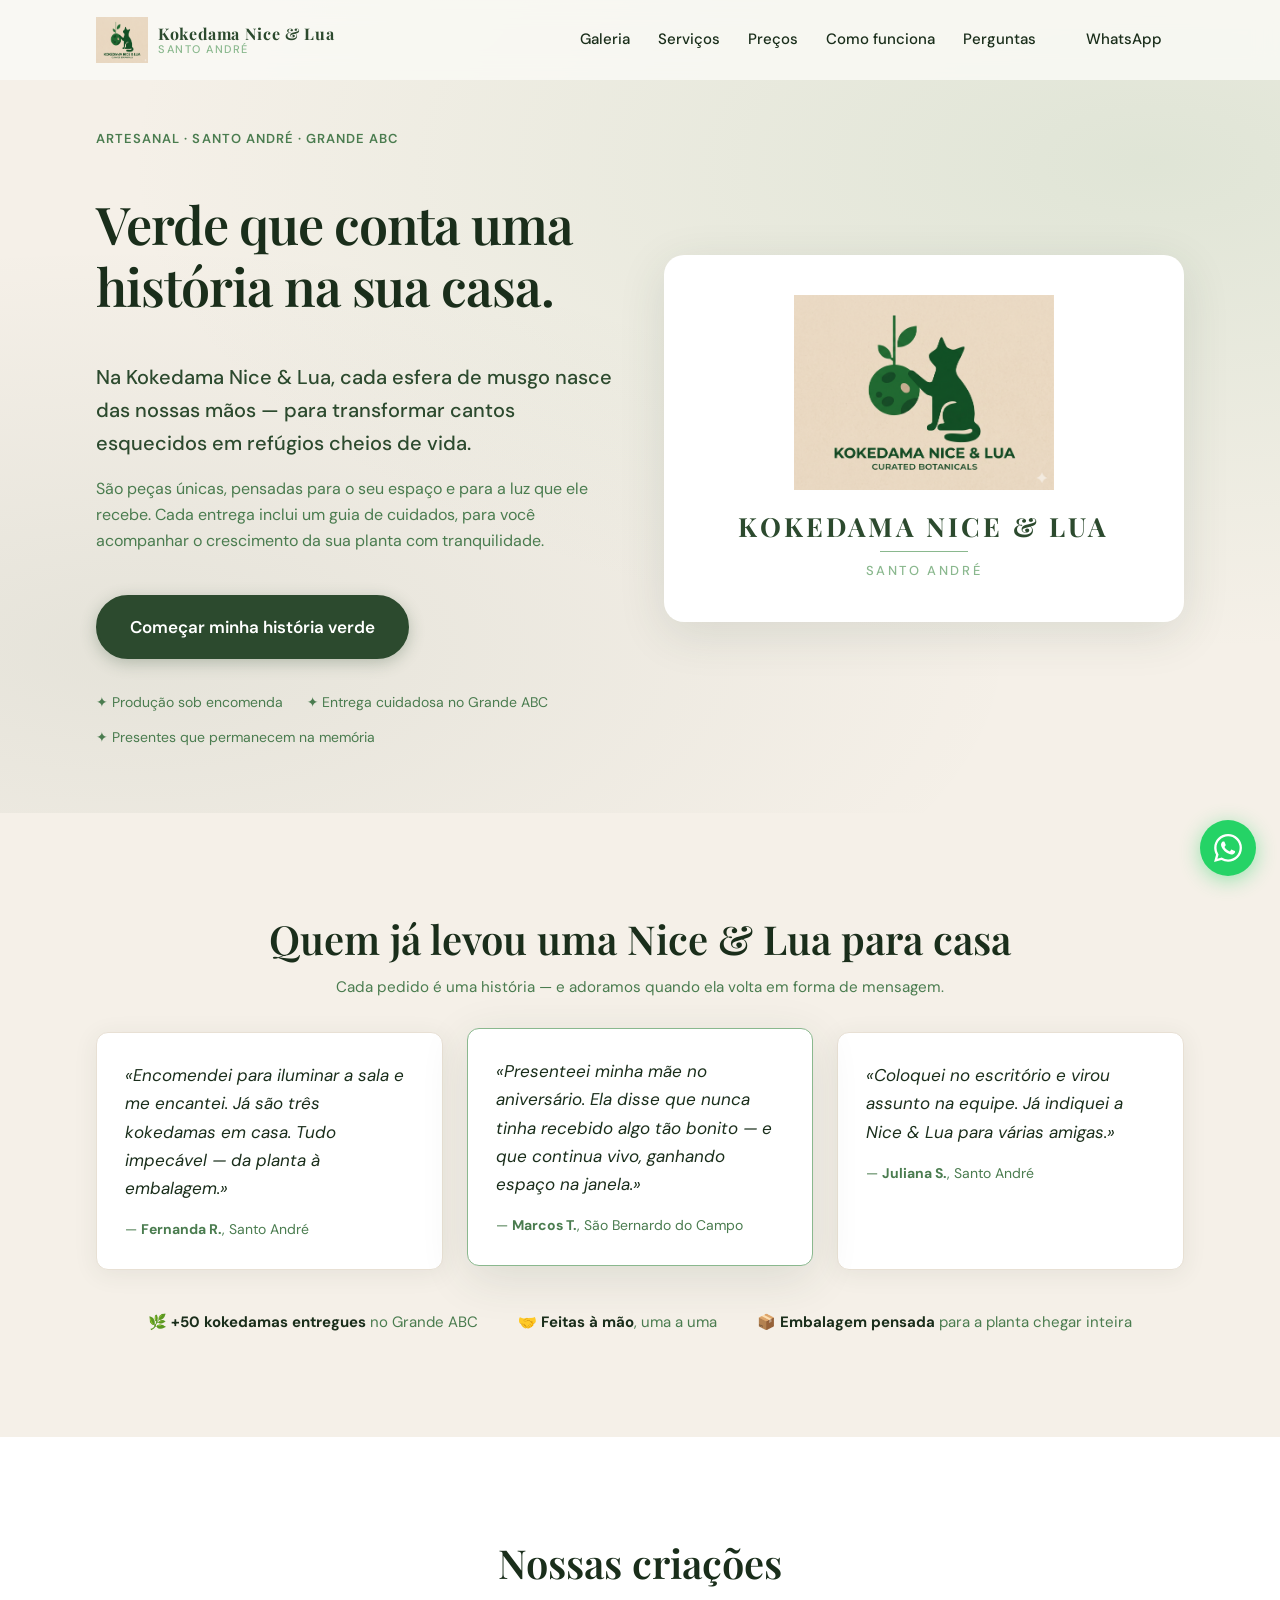
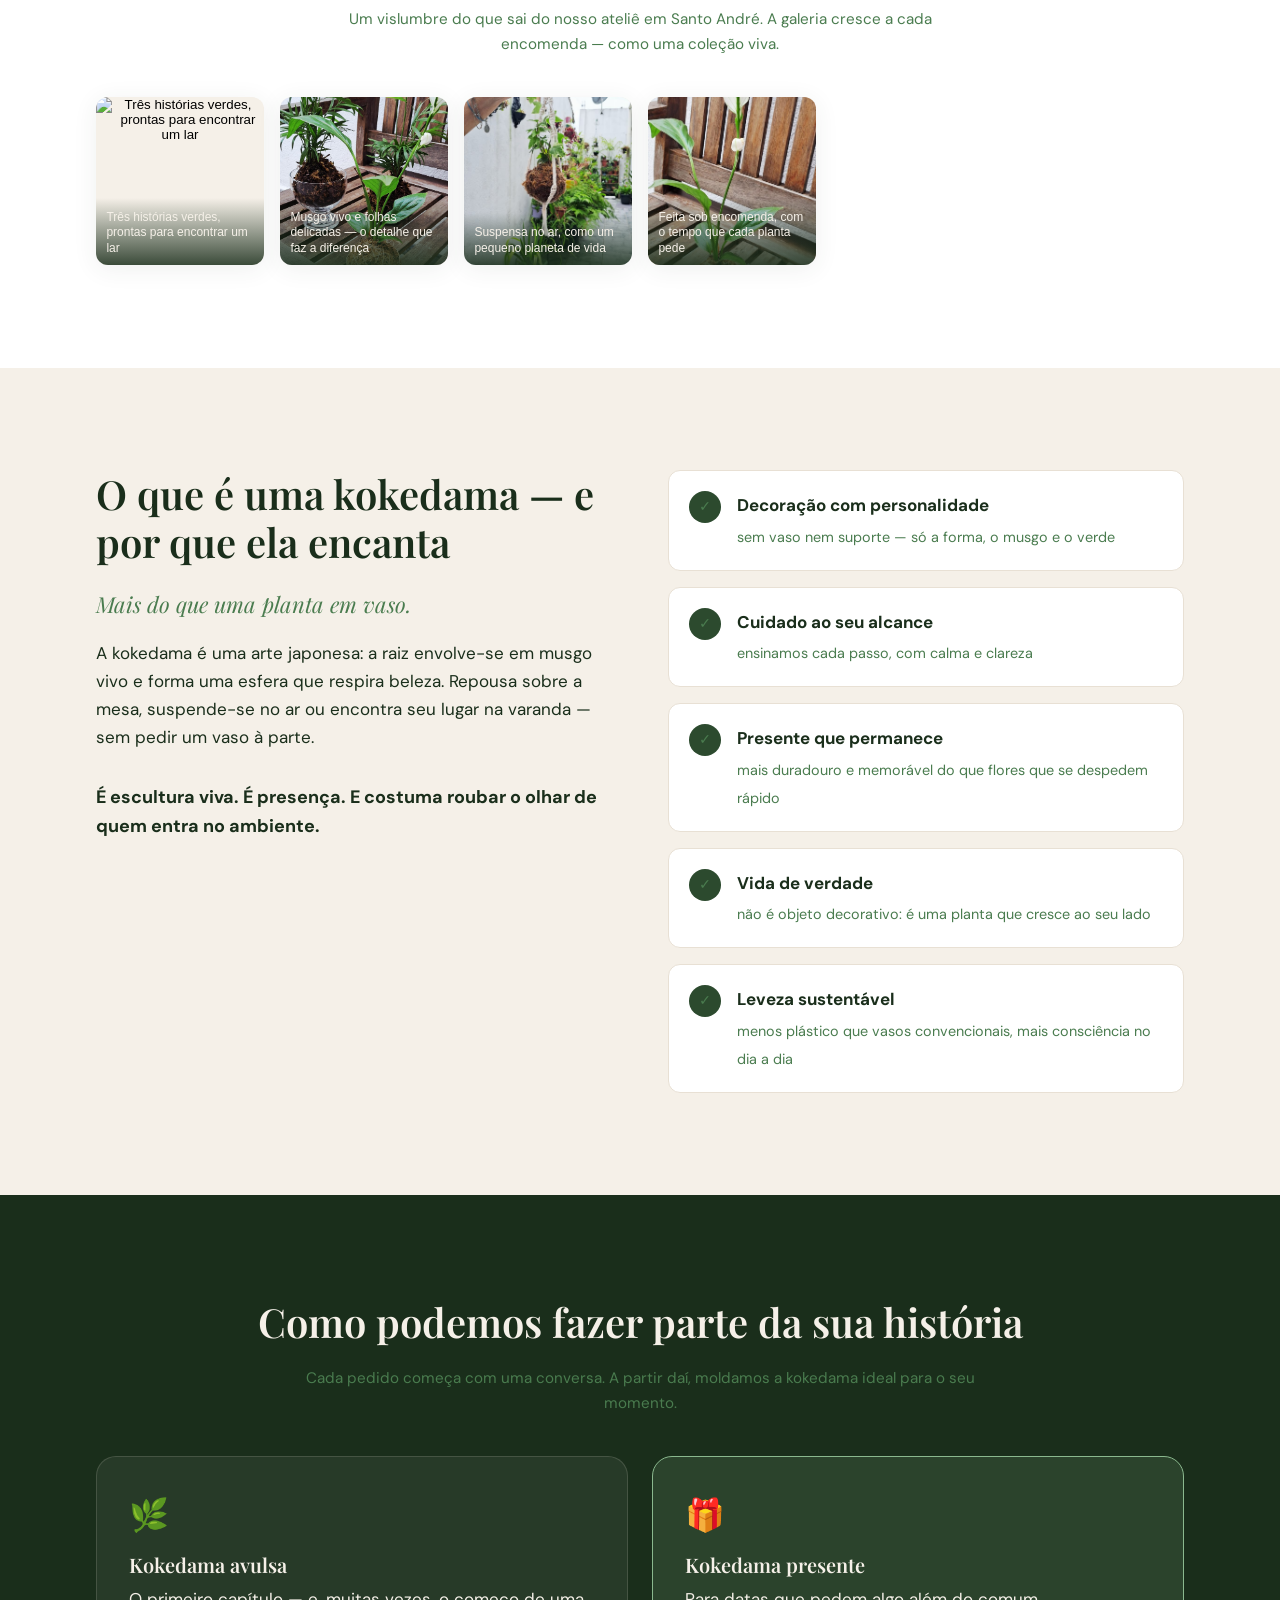
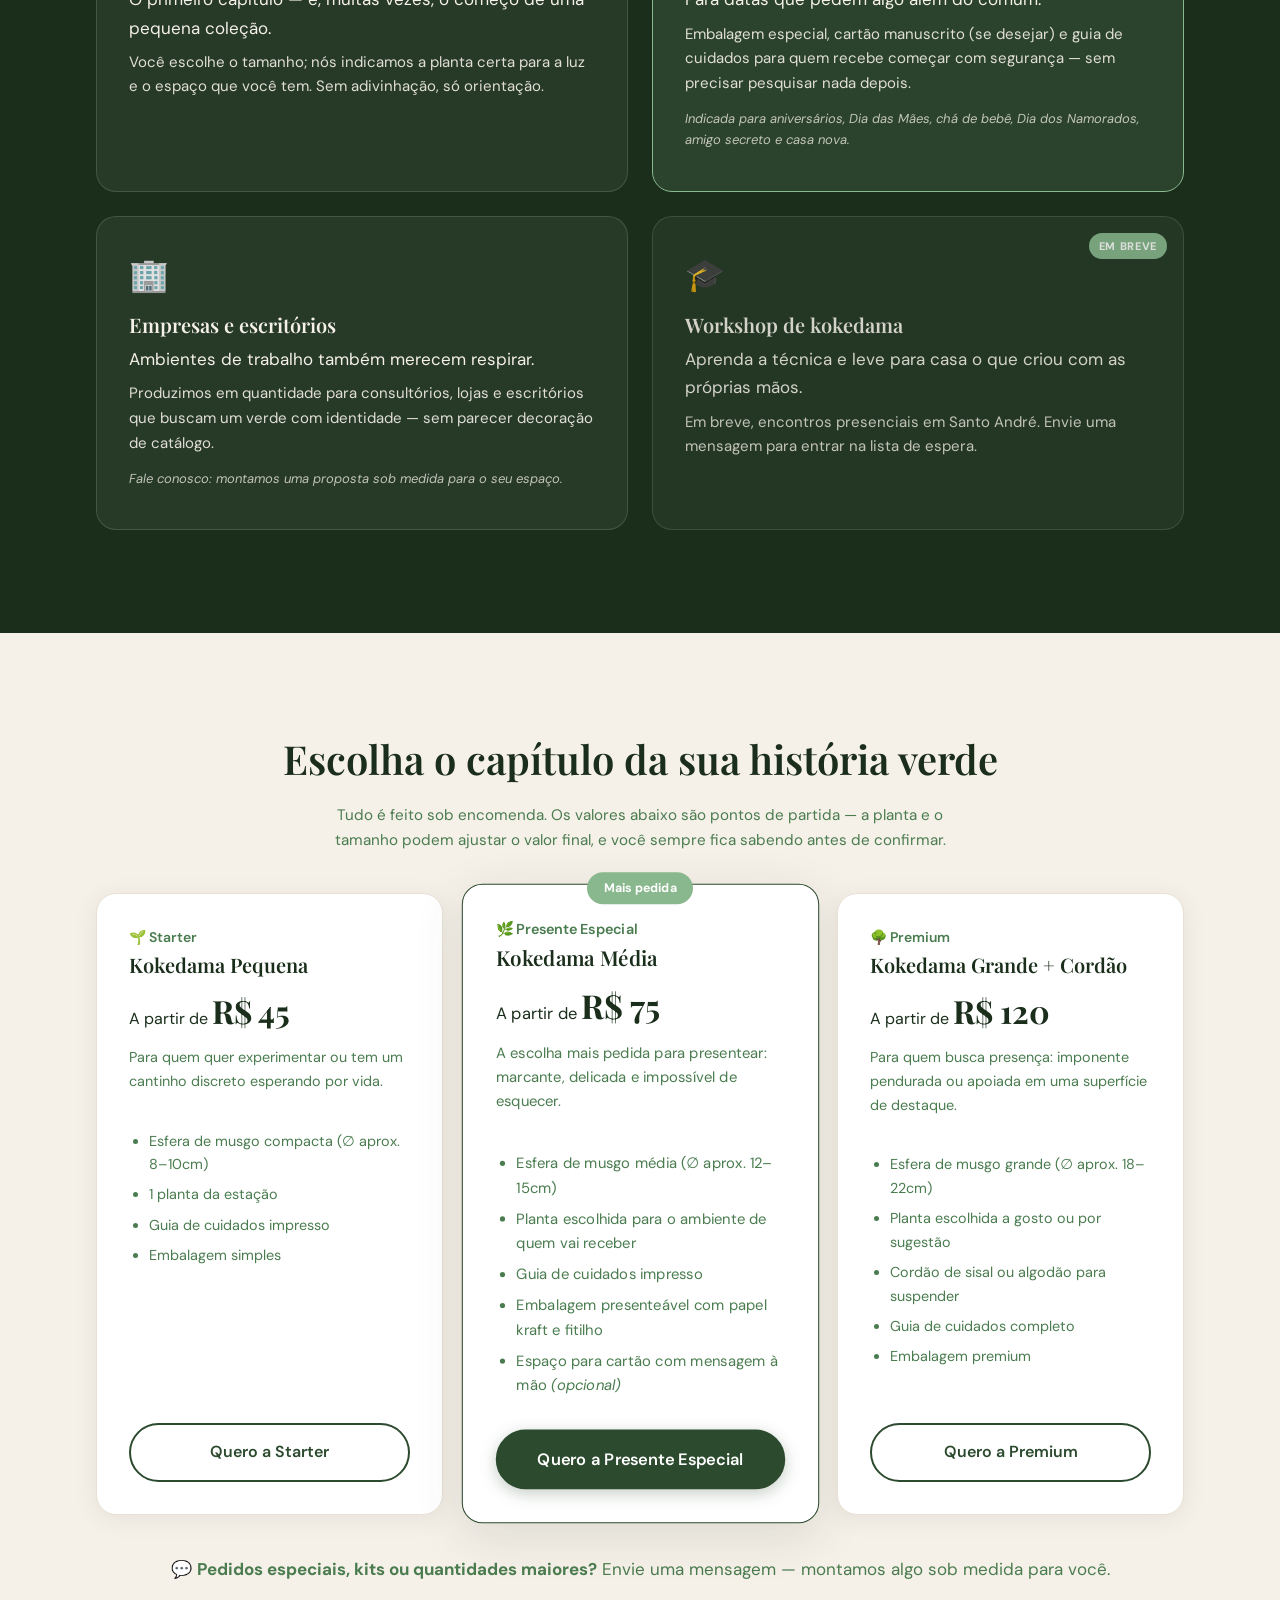
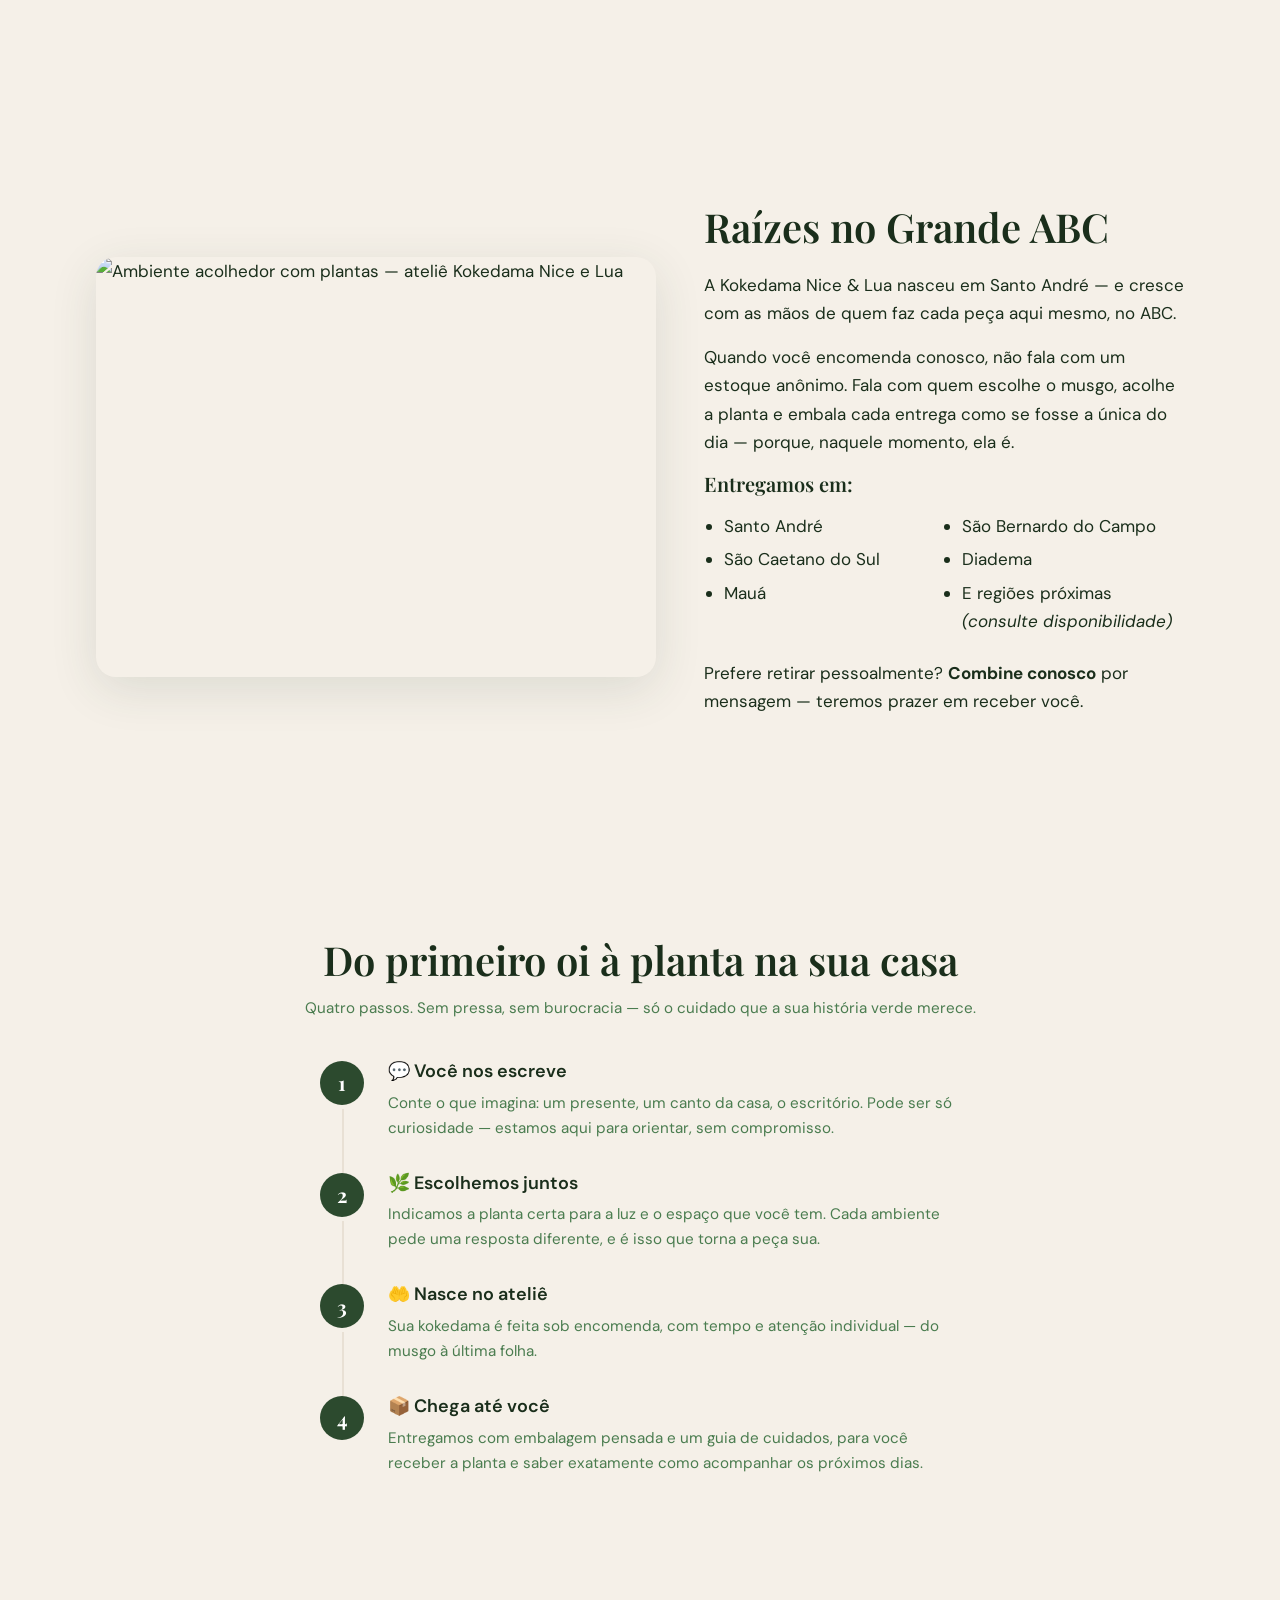
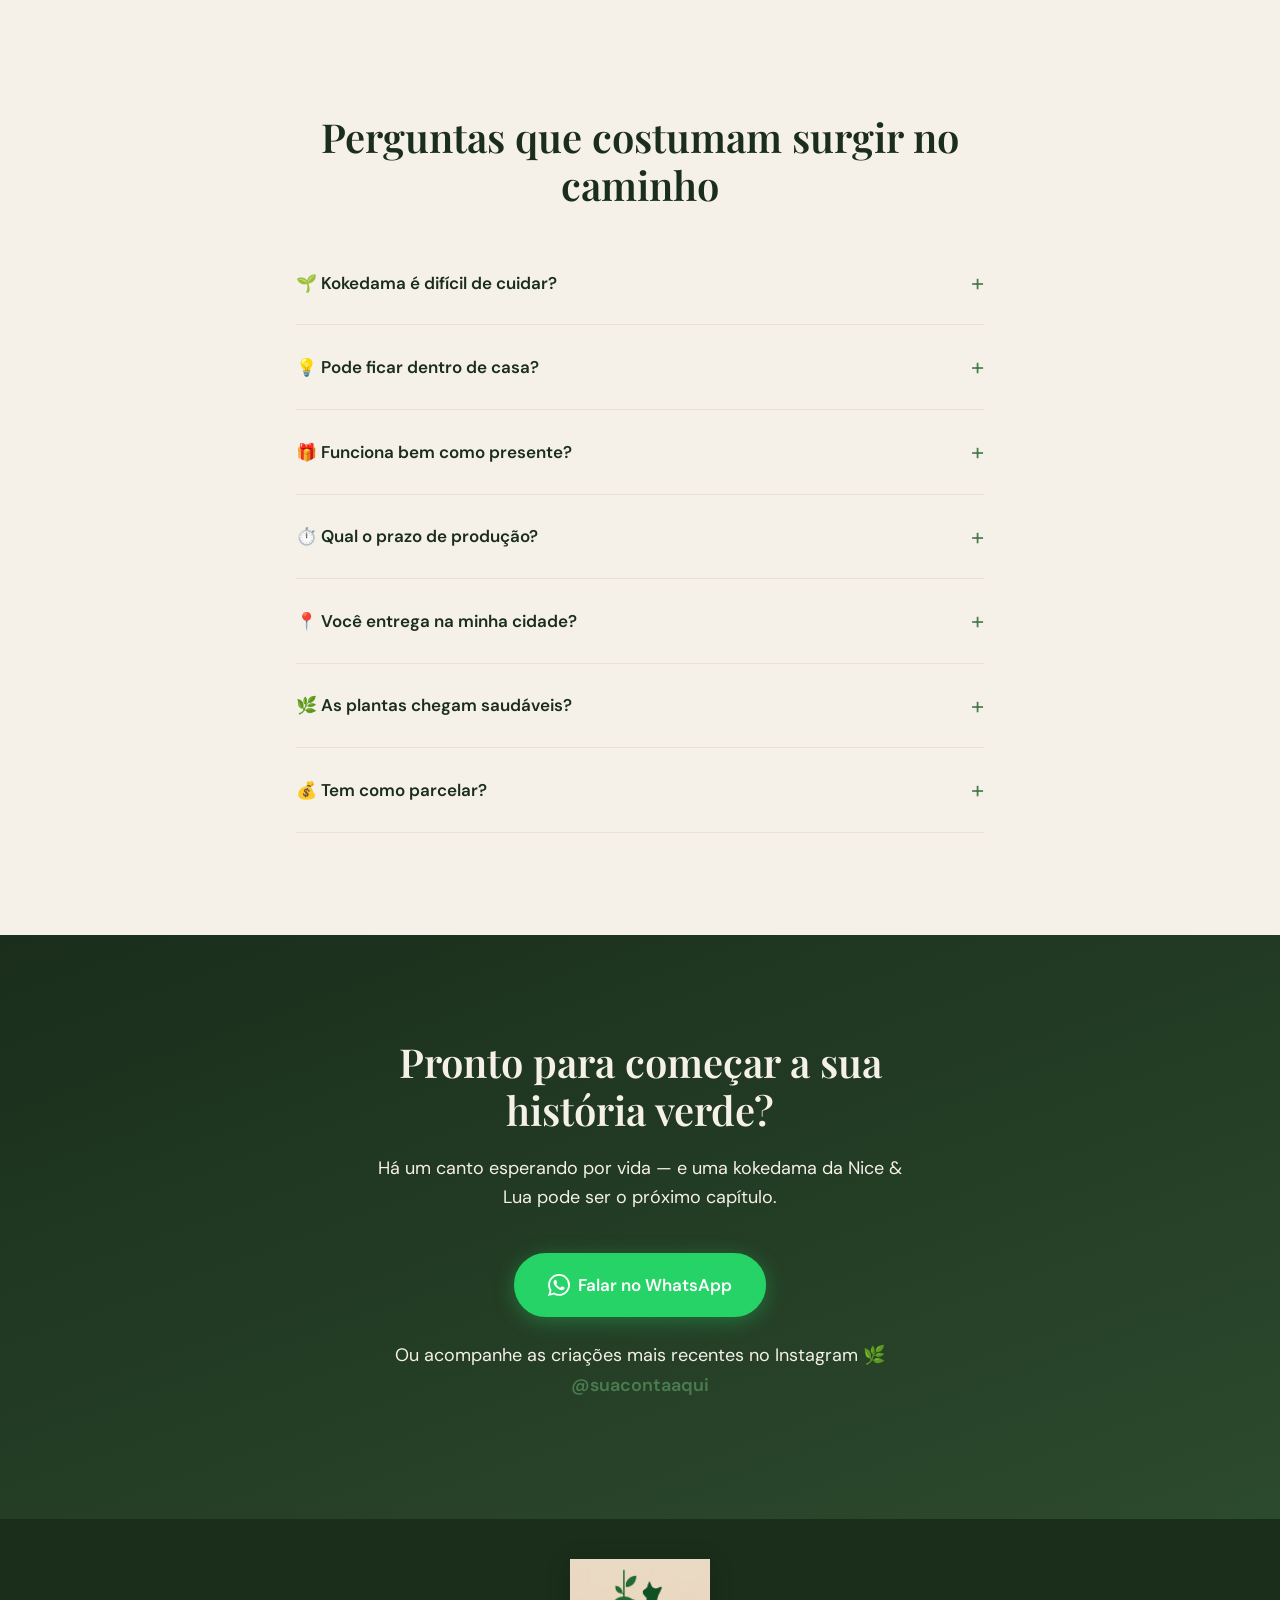
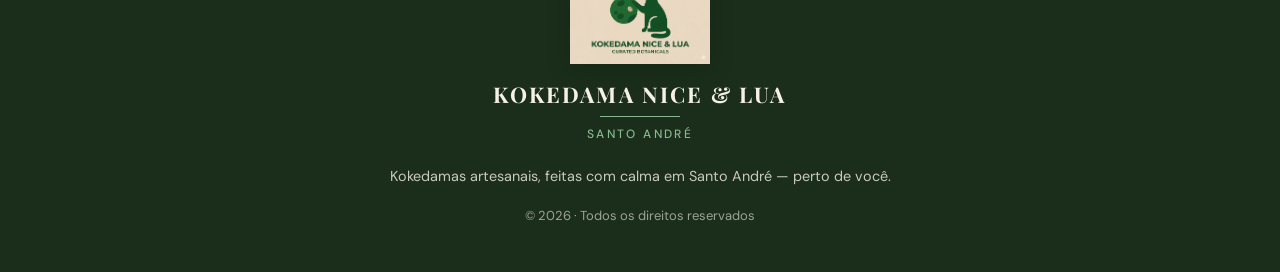
==== commit c396e6f2: "fixing picture" ====
--- a/index.html
+++ b/index.html
@@ -95,11 +95,11 @@
               <span class="hero-logo-place">Santo André</span>
             </div>
           </div>
-          <div class="hero-float-card">
+          <!-- <div class="hero-float-card">
             <span class="float-icon">🌿</span>
             <strong>+50 histórias verdes</strong>
             <span>já entregues no ABC</span>
-          </div>
+          </div> -->
         </div>
       </div>
     </section>
@@ -403,8 +403,7 @@
         </p>
       </div>
     </section>
-  </main>
-
+  </main> 
   <footer class="site-footer">
     <div class="container footer-inner">
       <div class="footer-brand" aria-label="Kokedama Nice e Lua — Santo André">
--- a/styles.css
+++ b/styles.css
@@ -1282,6 +1282,7 @@
     gap: 0.75rem;
   }
 }
+
 @media (max-width: 480px) {
   .container {
     width: 100%;
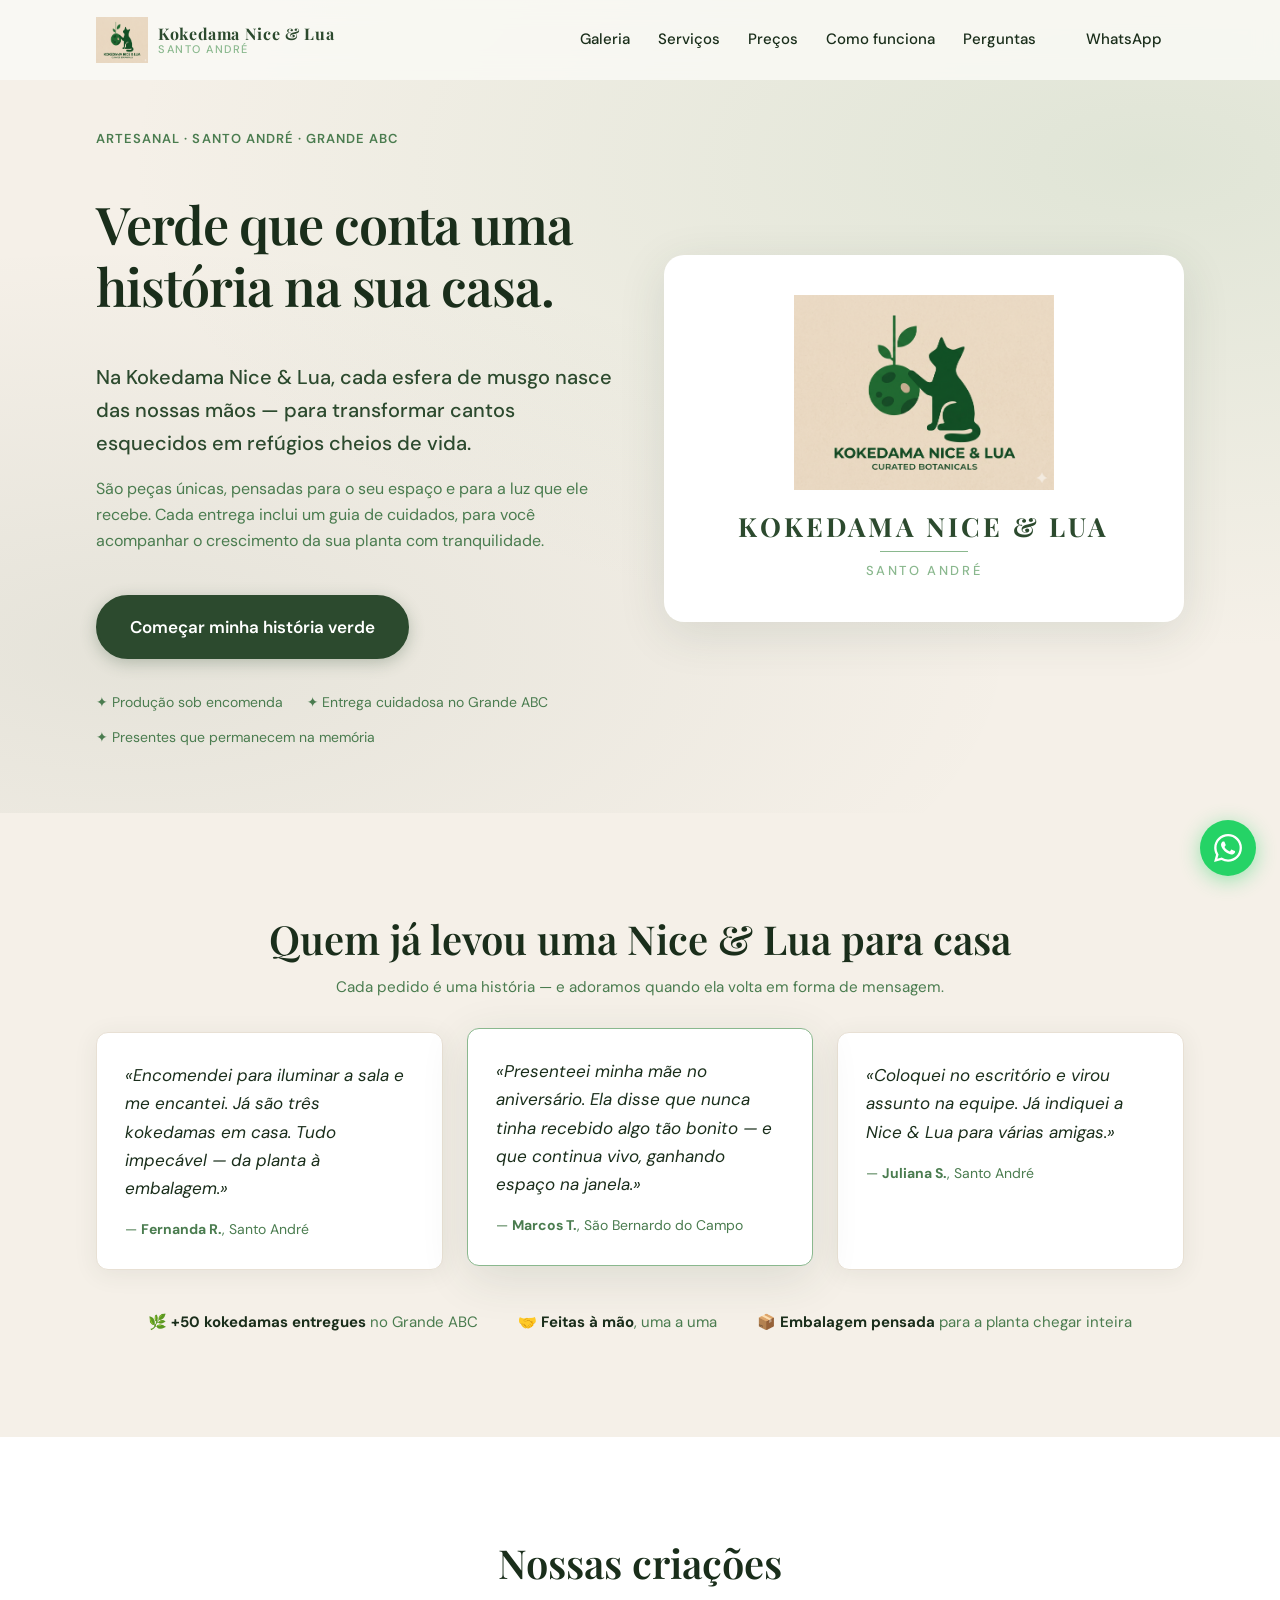
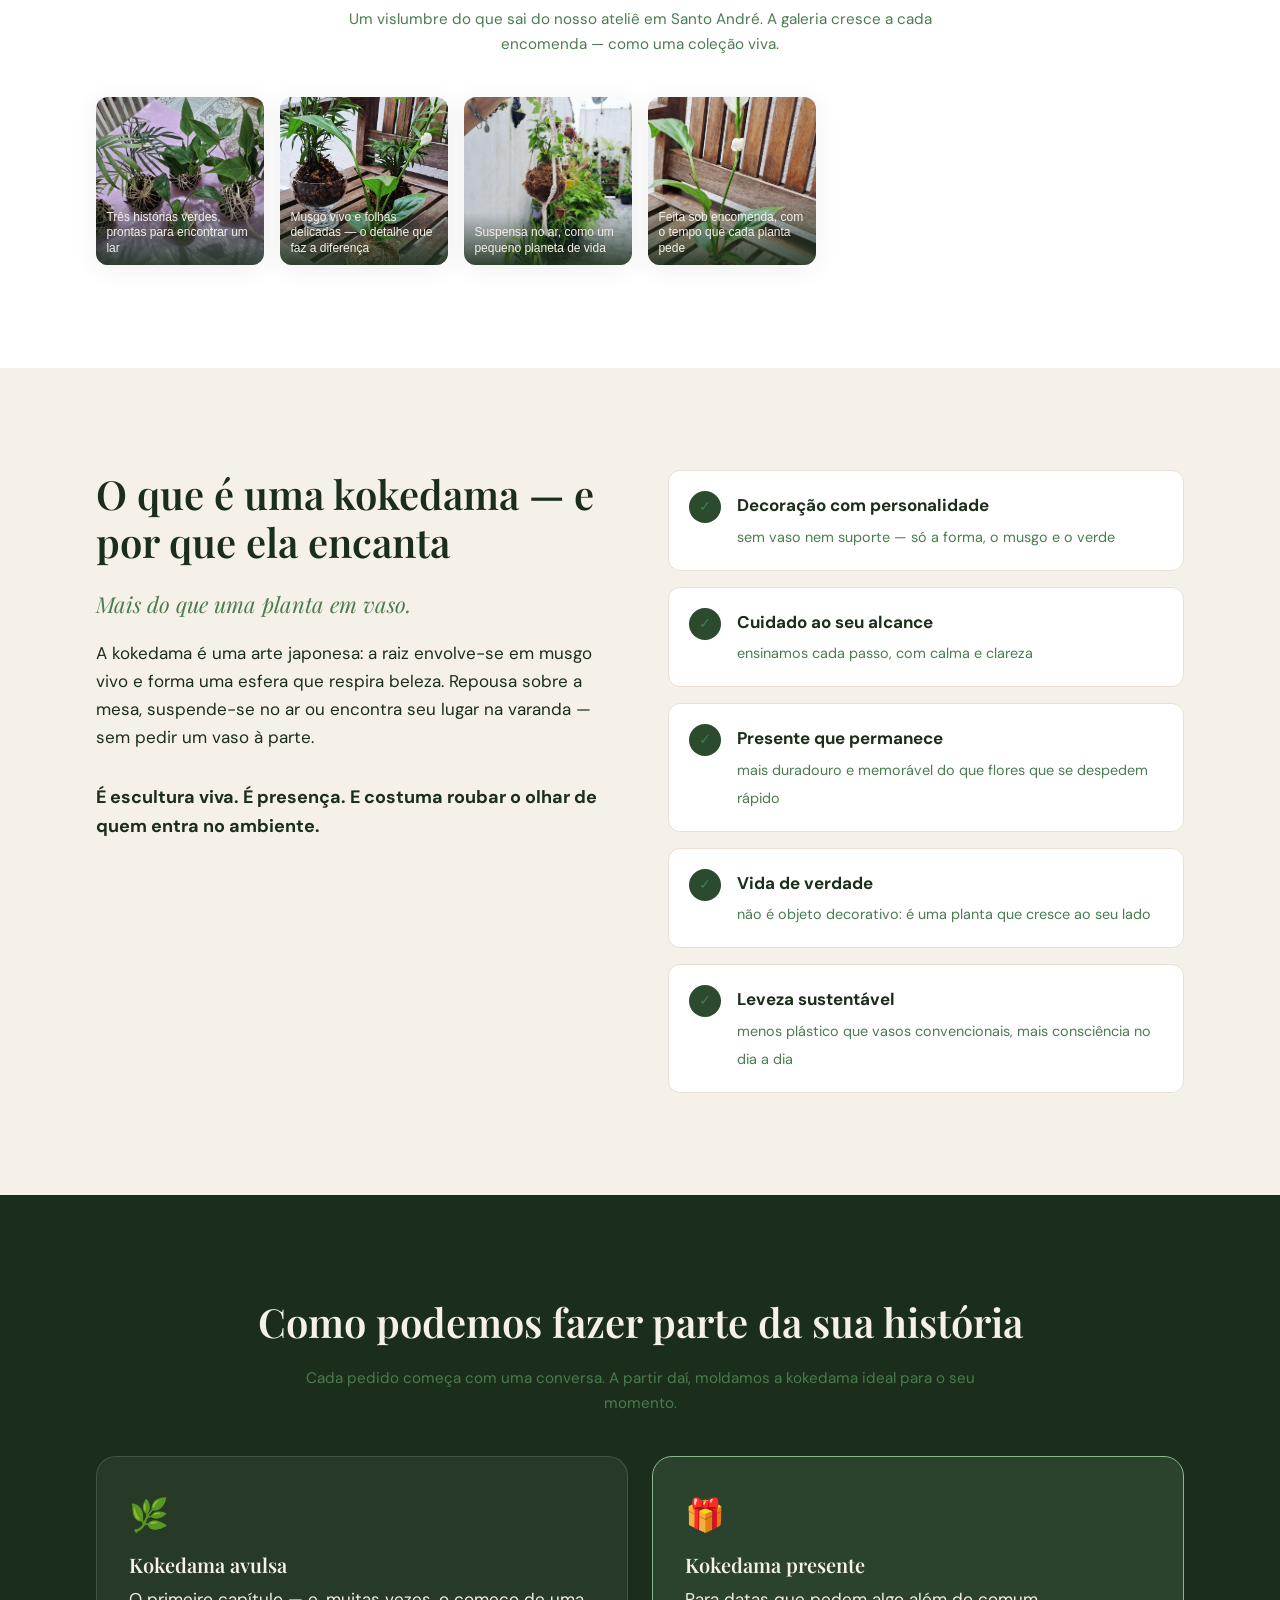
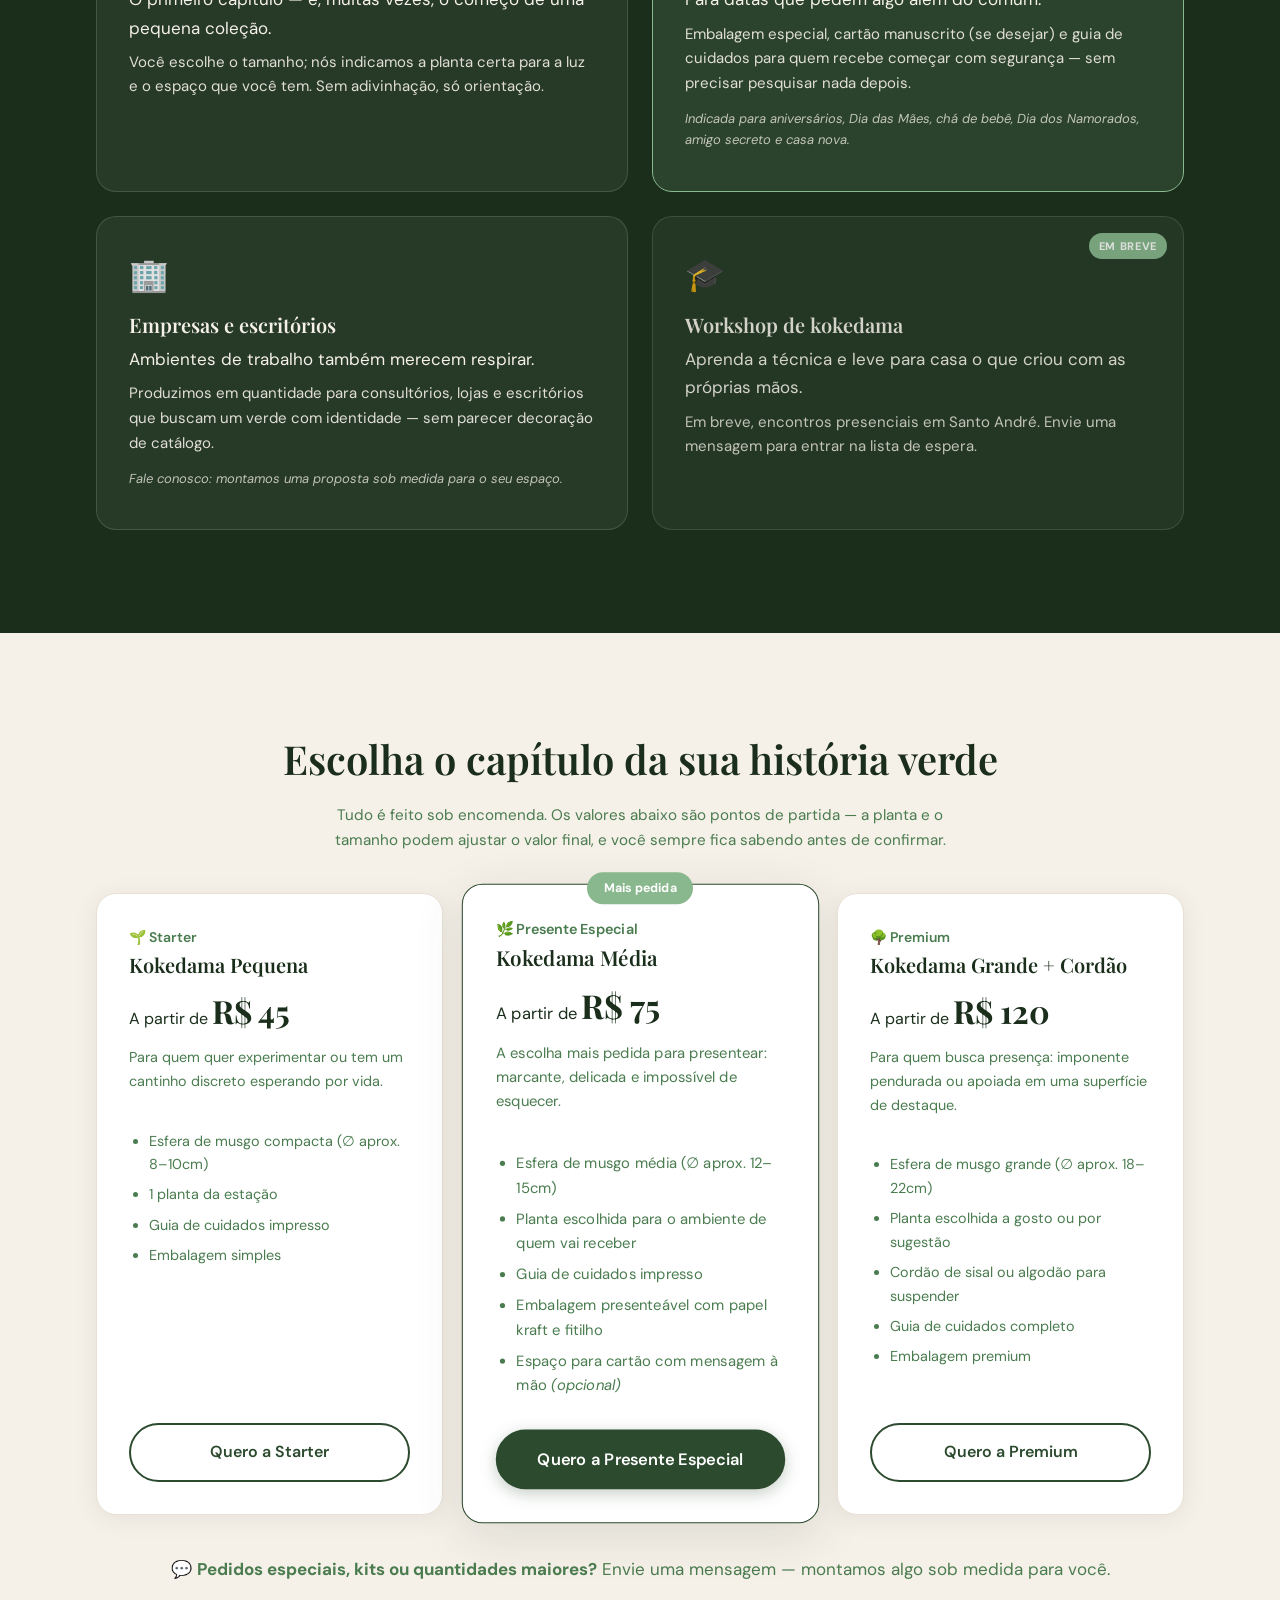
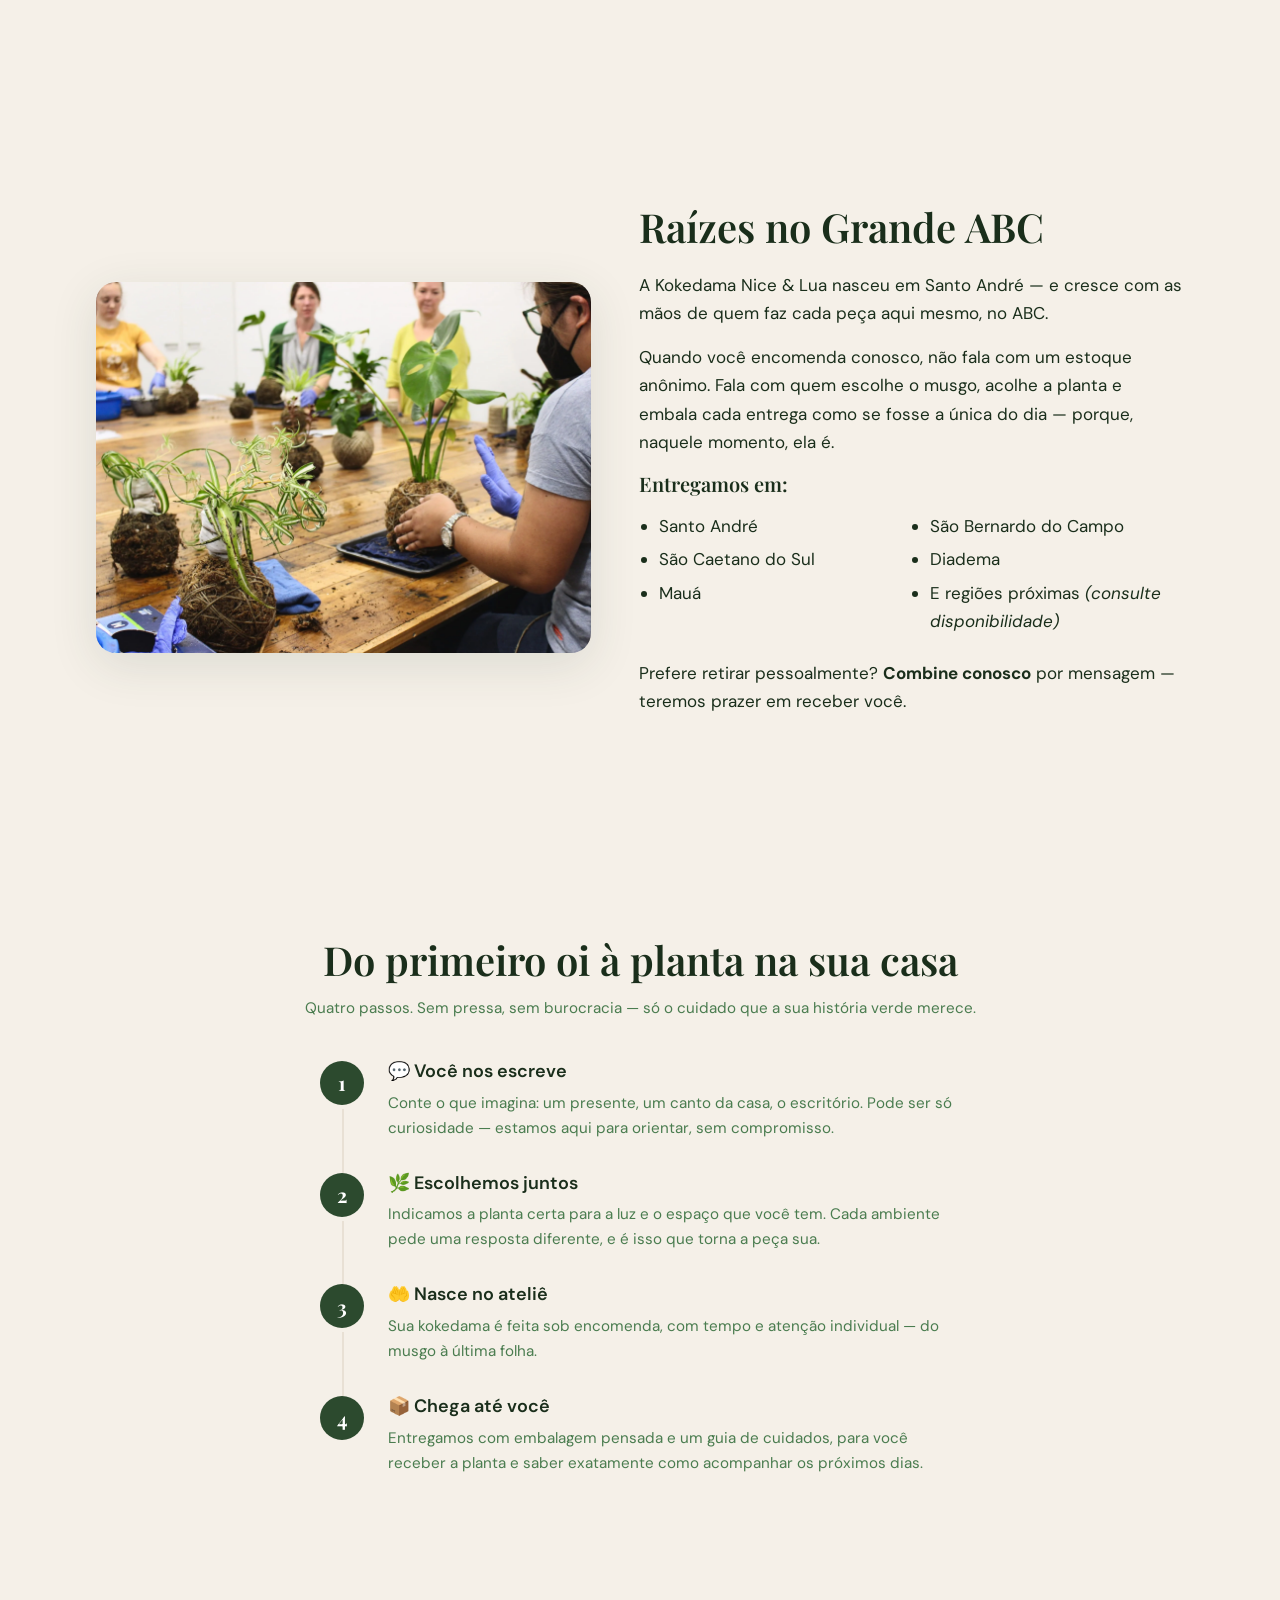
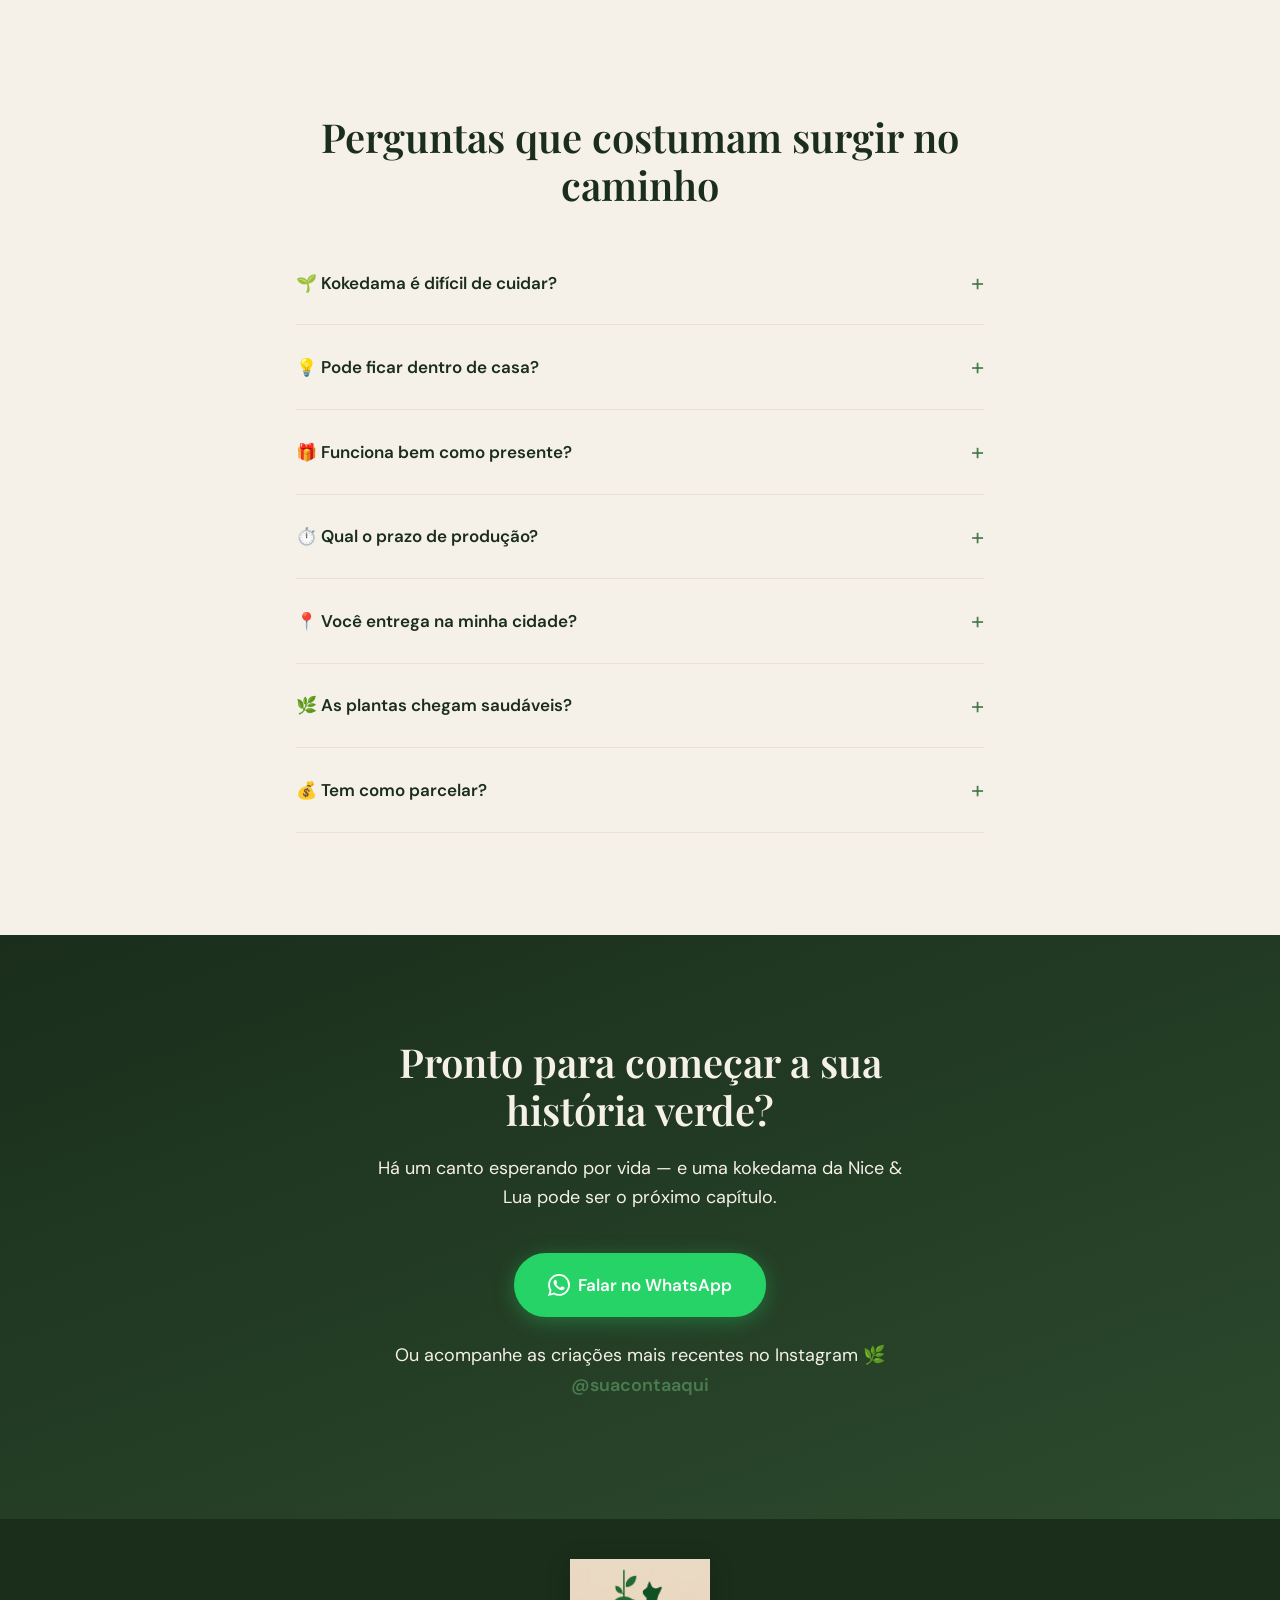
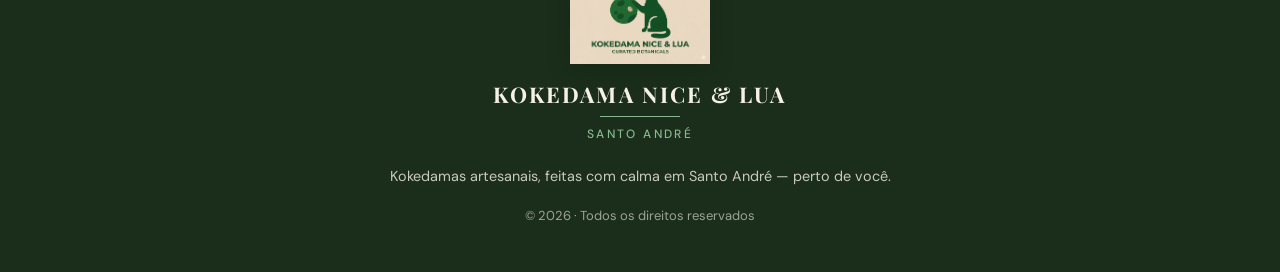
==== commit 35762b86: "atelier pic" ====
--- a/index.html
+++ b/index.html
@@ -288,7 +288,7 @@
       <div class="container local-grid">
         <div class="local-visual">
           <img
-            src="https://images.unsplash.com/photo-1466692476866-aef1dfb1e735?w=700&q=80"
+            src="gallery/Kokedama-Workshop.webp"
             alt="Ambiente acolhedor com plantas — ateliê Kokedama Nice e Lua"
             width="560"
             height="420"
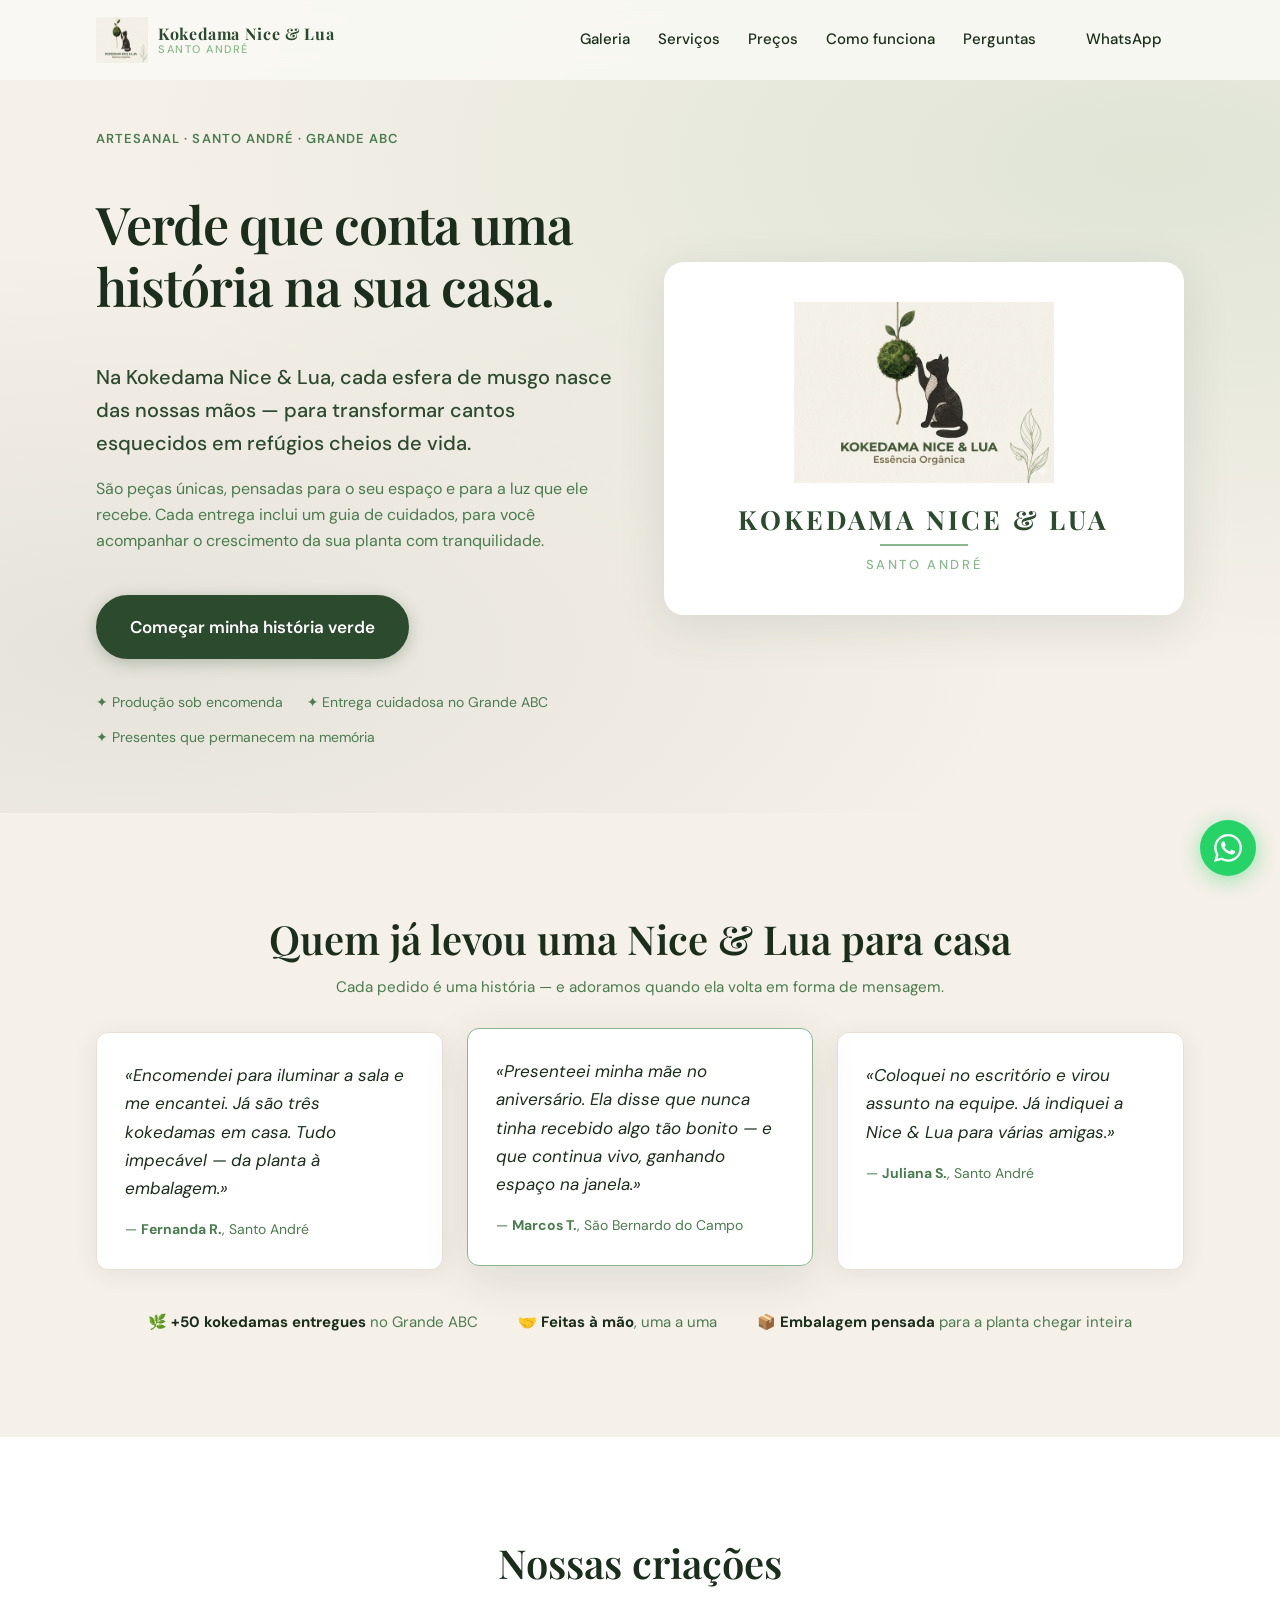
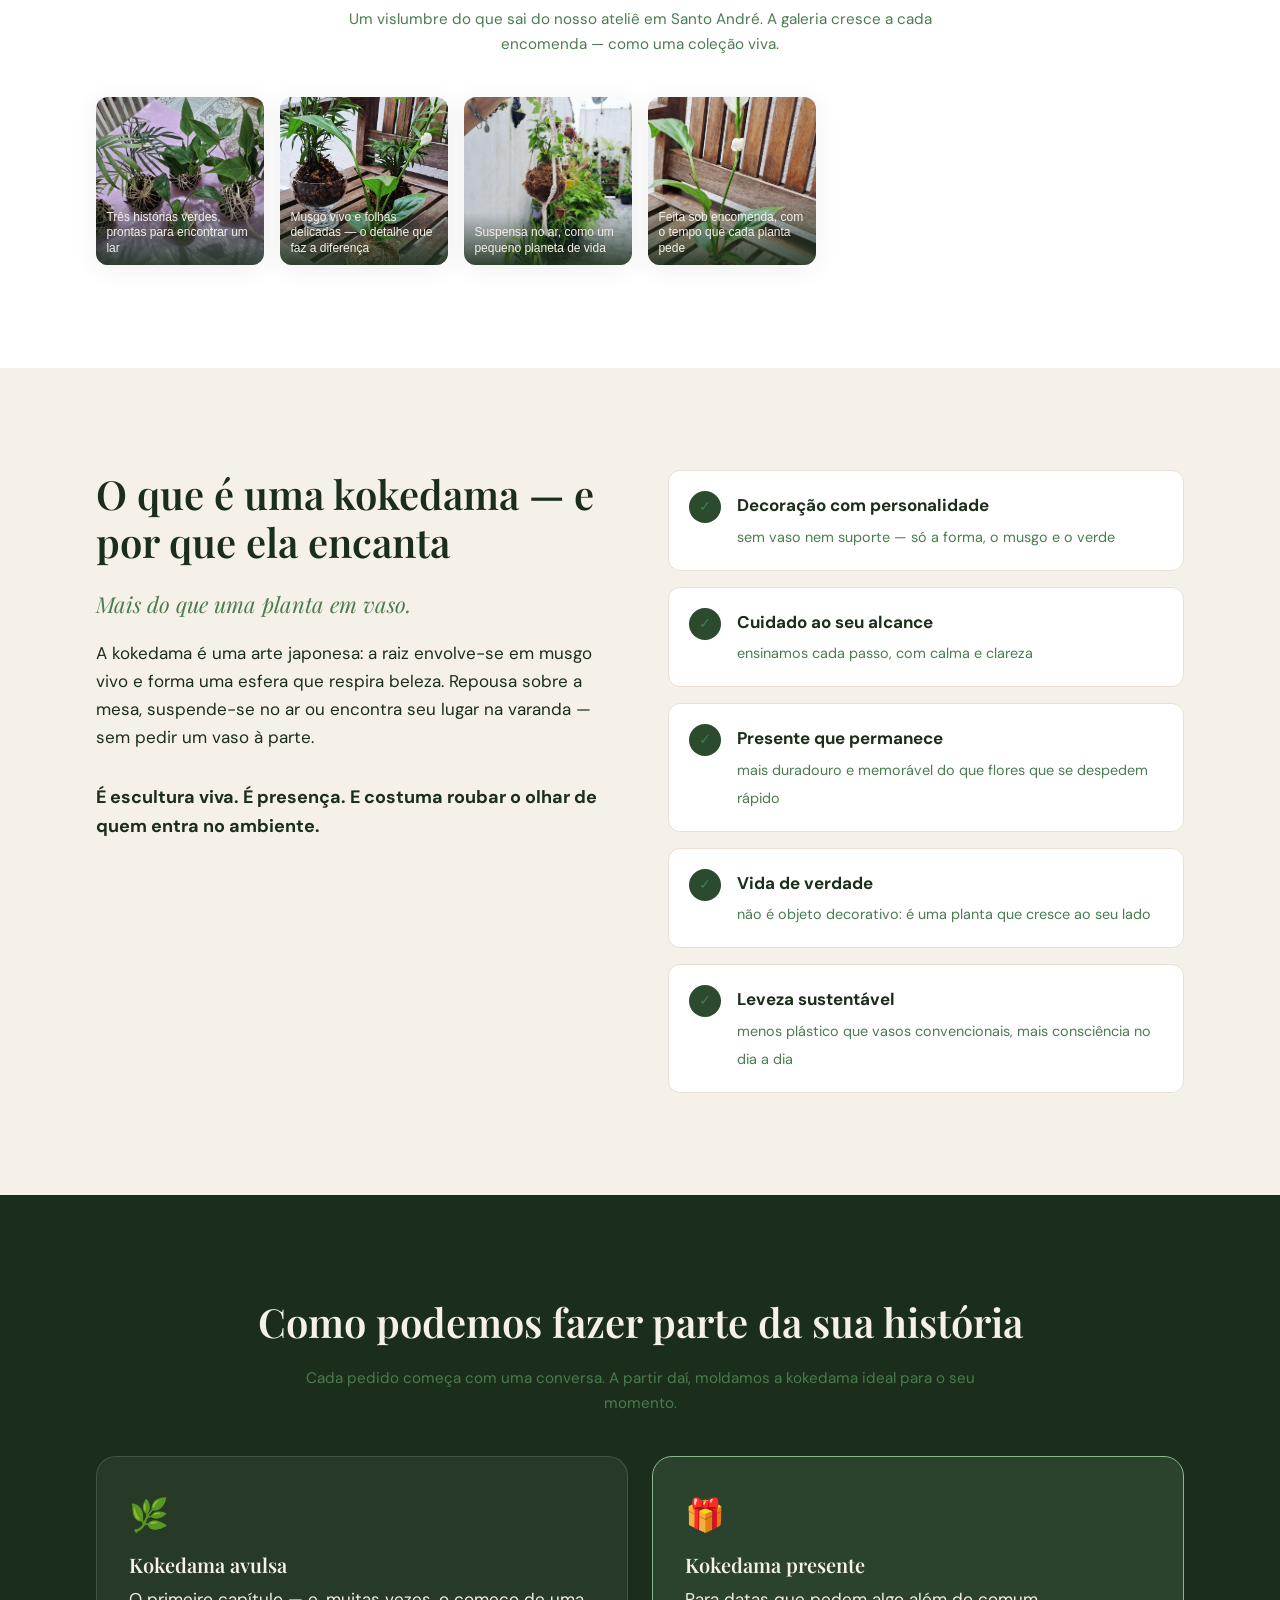
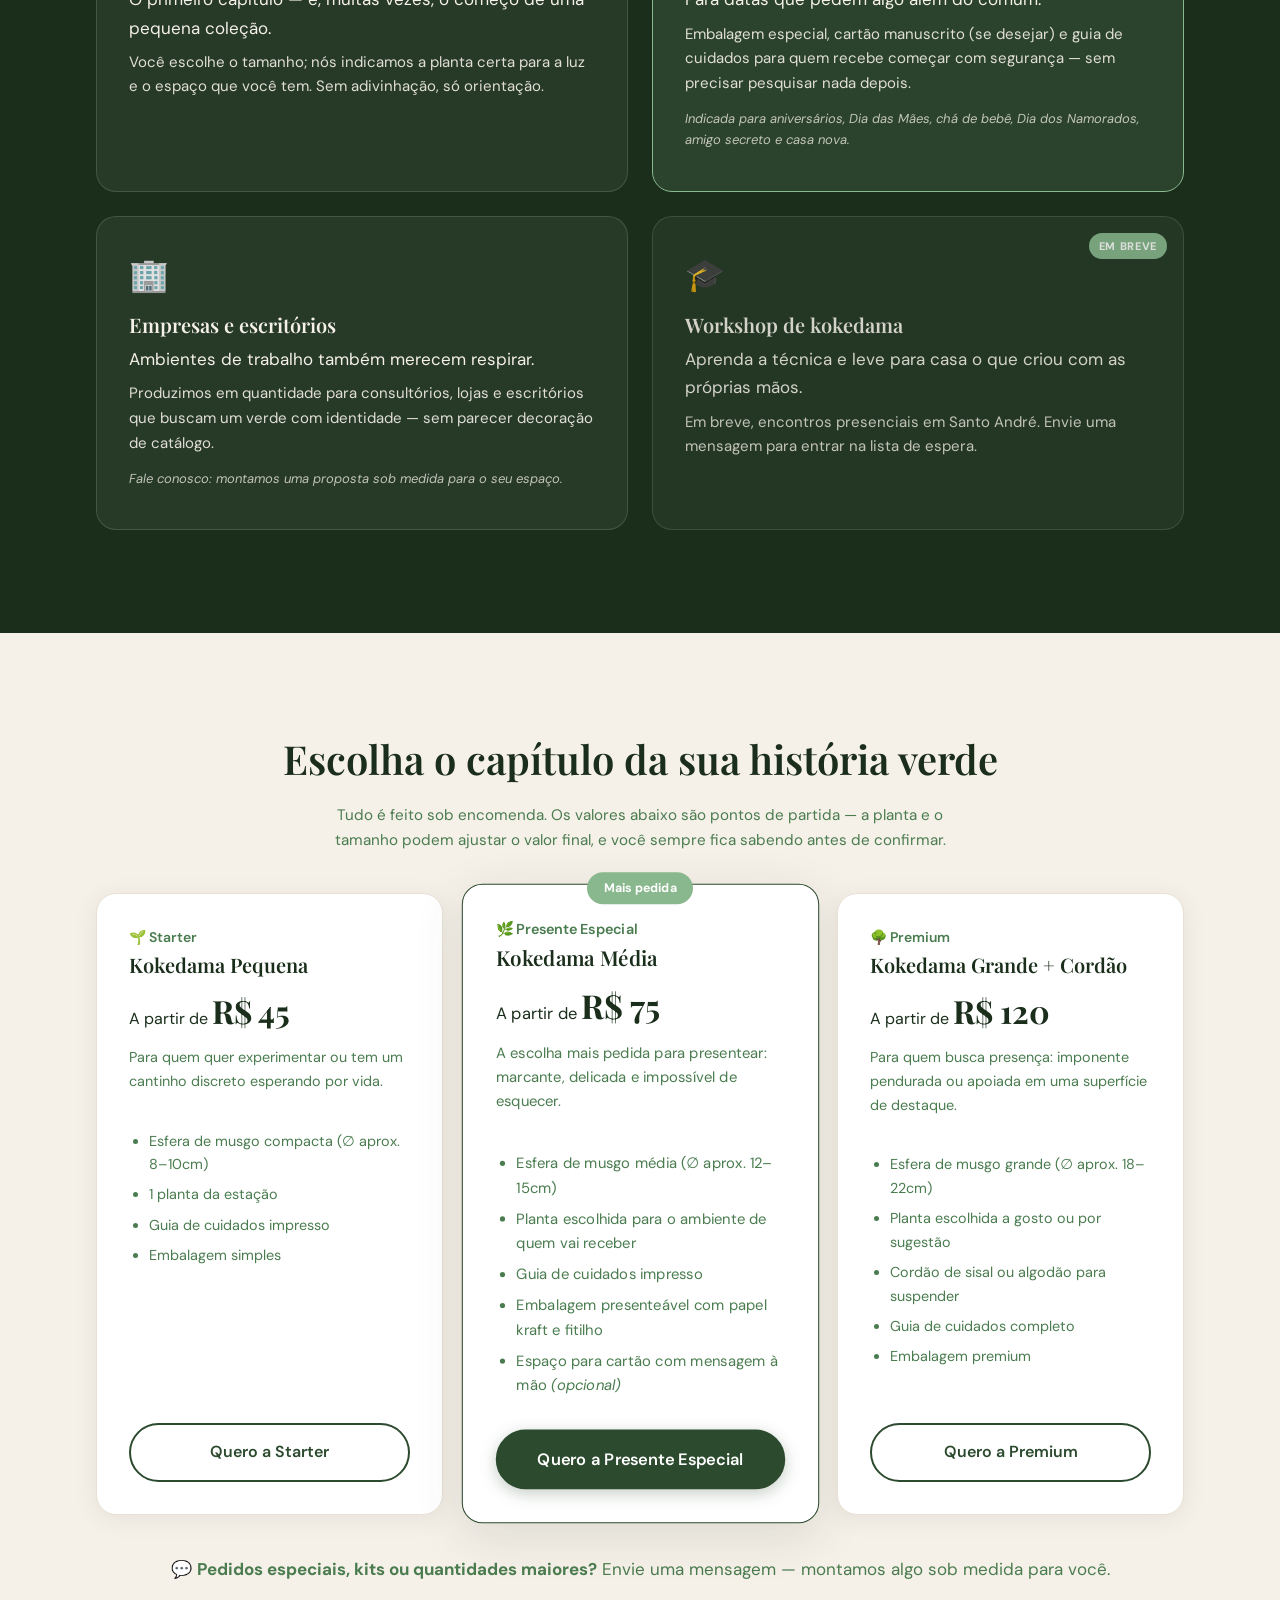
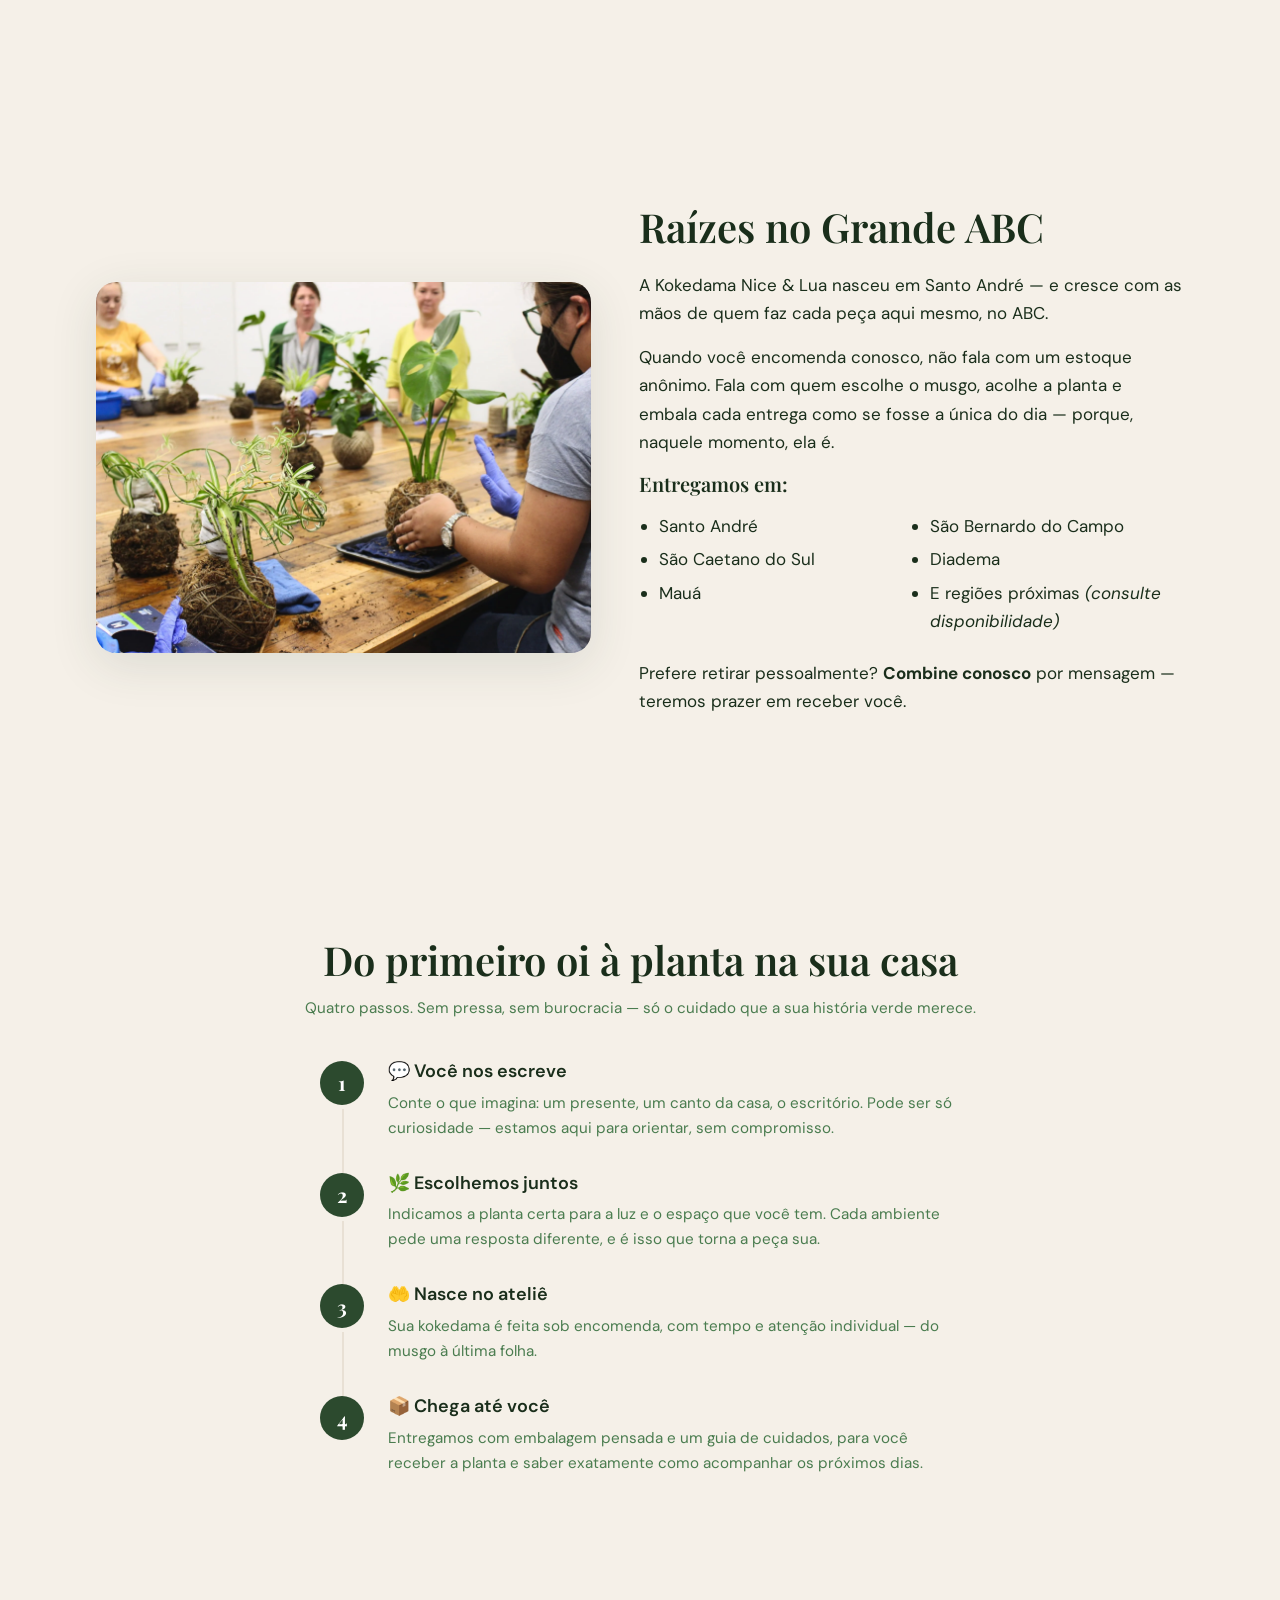
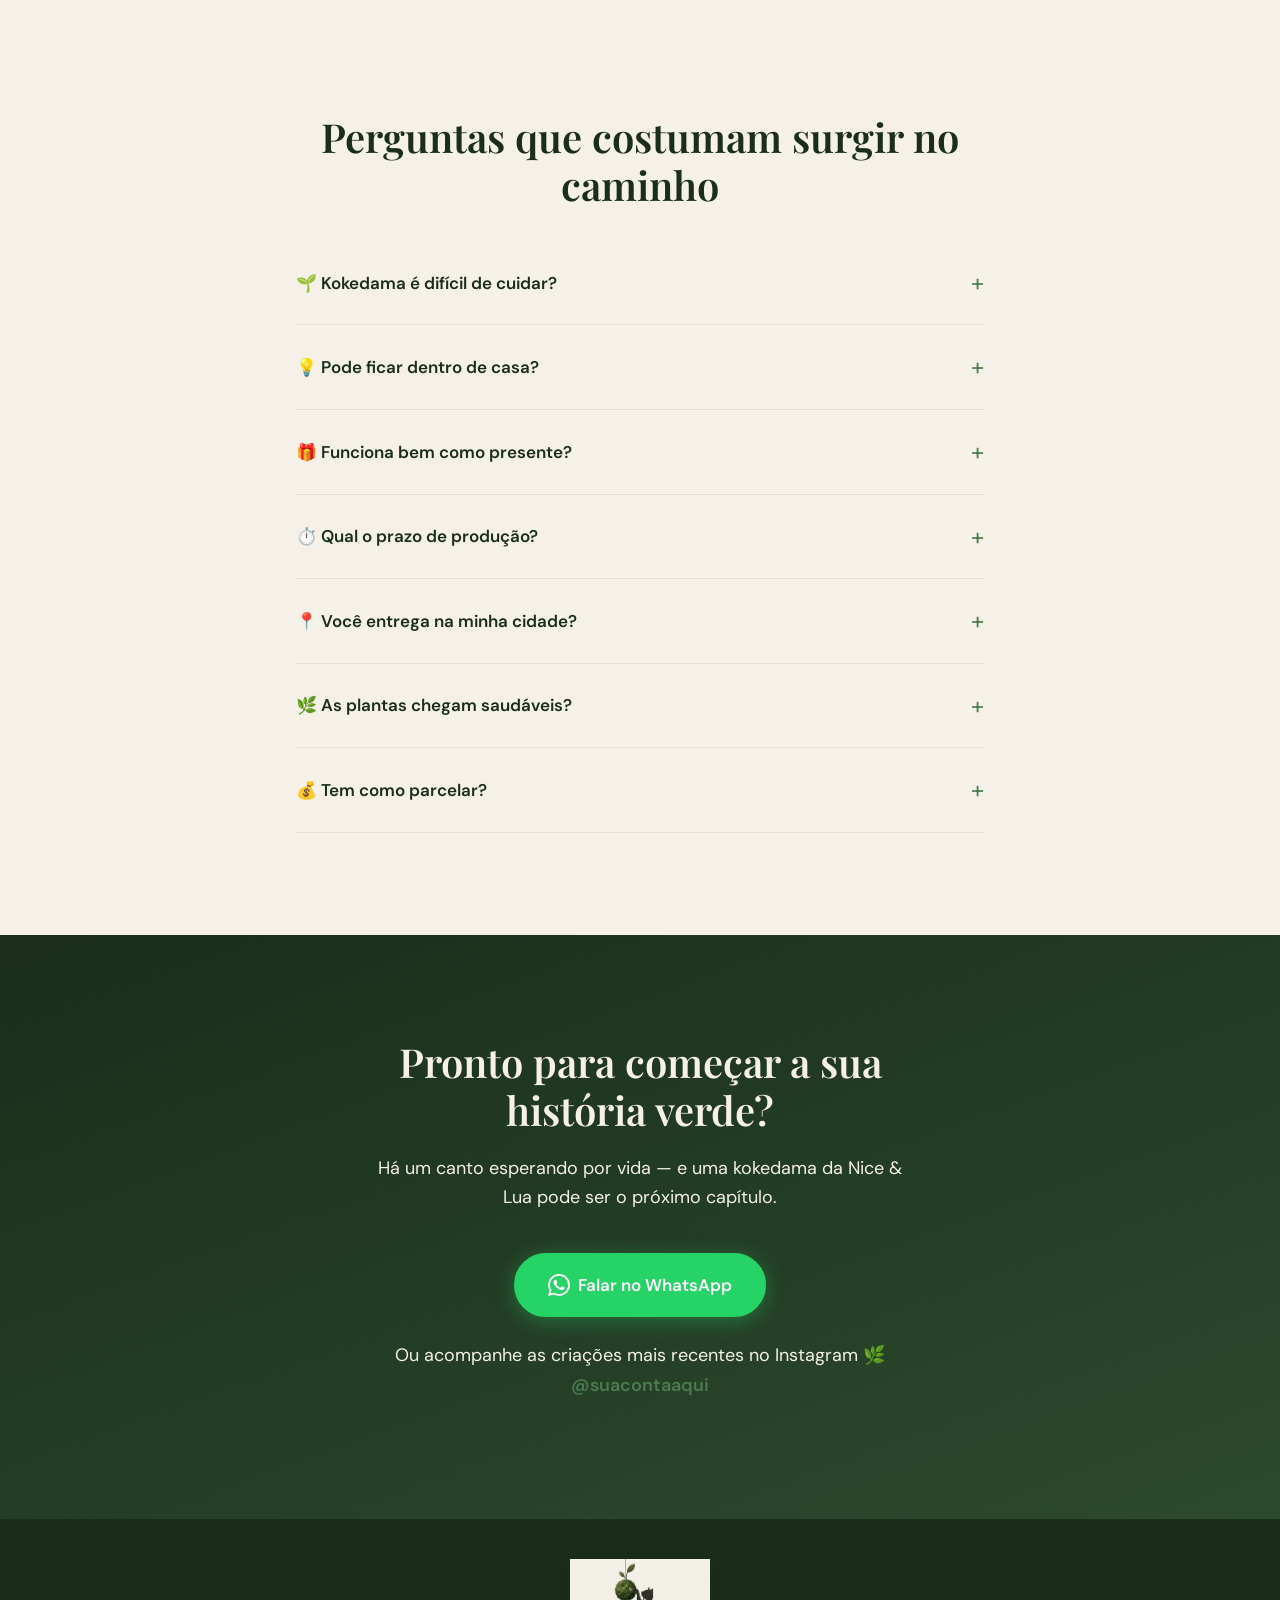
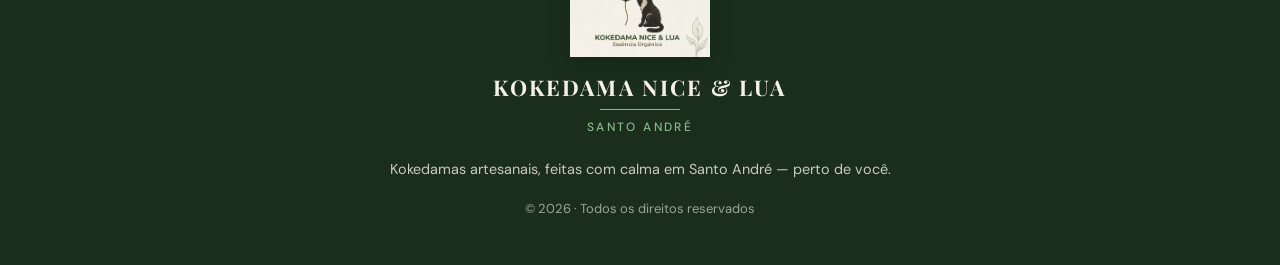
==== commit b2680752: "g-analytics" ====
--- a/index.html
+++ b/index.html
@@ -1,7 +1,17 @@
 <!DOCTYPE html>
 <html lang="pt-BR">
 <head>
-  <meta charset="UTF-8" />
+  <!-- Google tag (gtag.js) -->
+<script async src="https://www.googletagmanager.com/gtag/js?id=G-WV0S4TTYNM"></script>
+<script>
+  window.dataLayer = window.dataLayer || [];
+  function gtag(){dataLayer.push(arguments);}
+  gtag('js', new Date());
+
+  gtag('config', 'G-WV0S4TTYNM');
+</script>
+
+<meta charset="UTF-8" />
   <meta name="viewport" content="width=device-width, initial-scale=1.0" />
   <title>Kokedama Nice &amp; Lua · Santo André — Kokedamas artesanais com entrega</title>
   <meta name="description" content="Kokedamas feitas à mão em Santo André pela Nice &amp; Lua. Peças únicas para decorar, presentear ou dar vida ao seu lar — com entrega no Grande ABC e guia de cuidados." />
